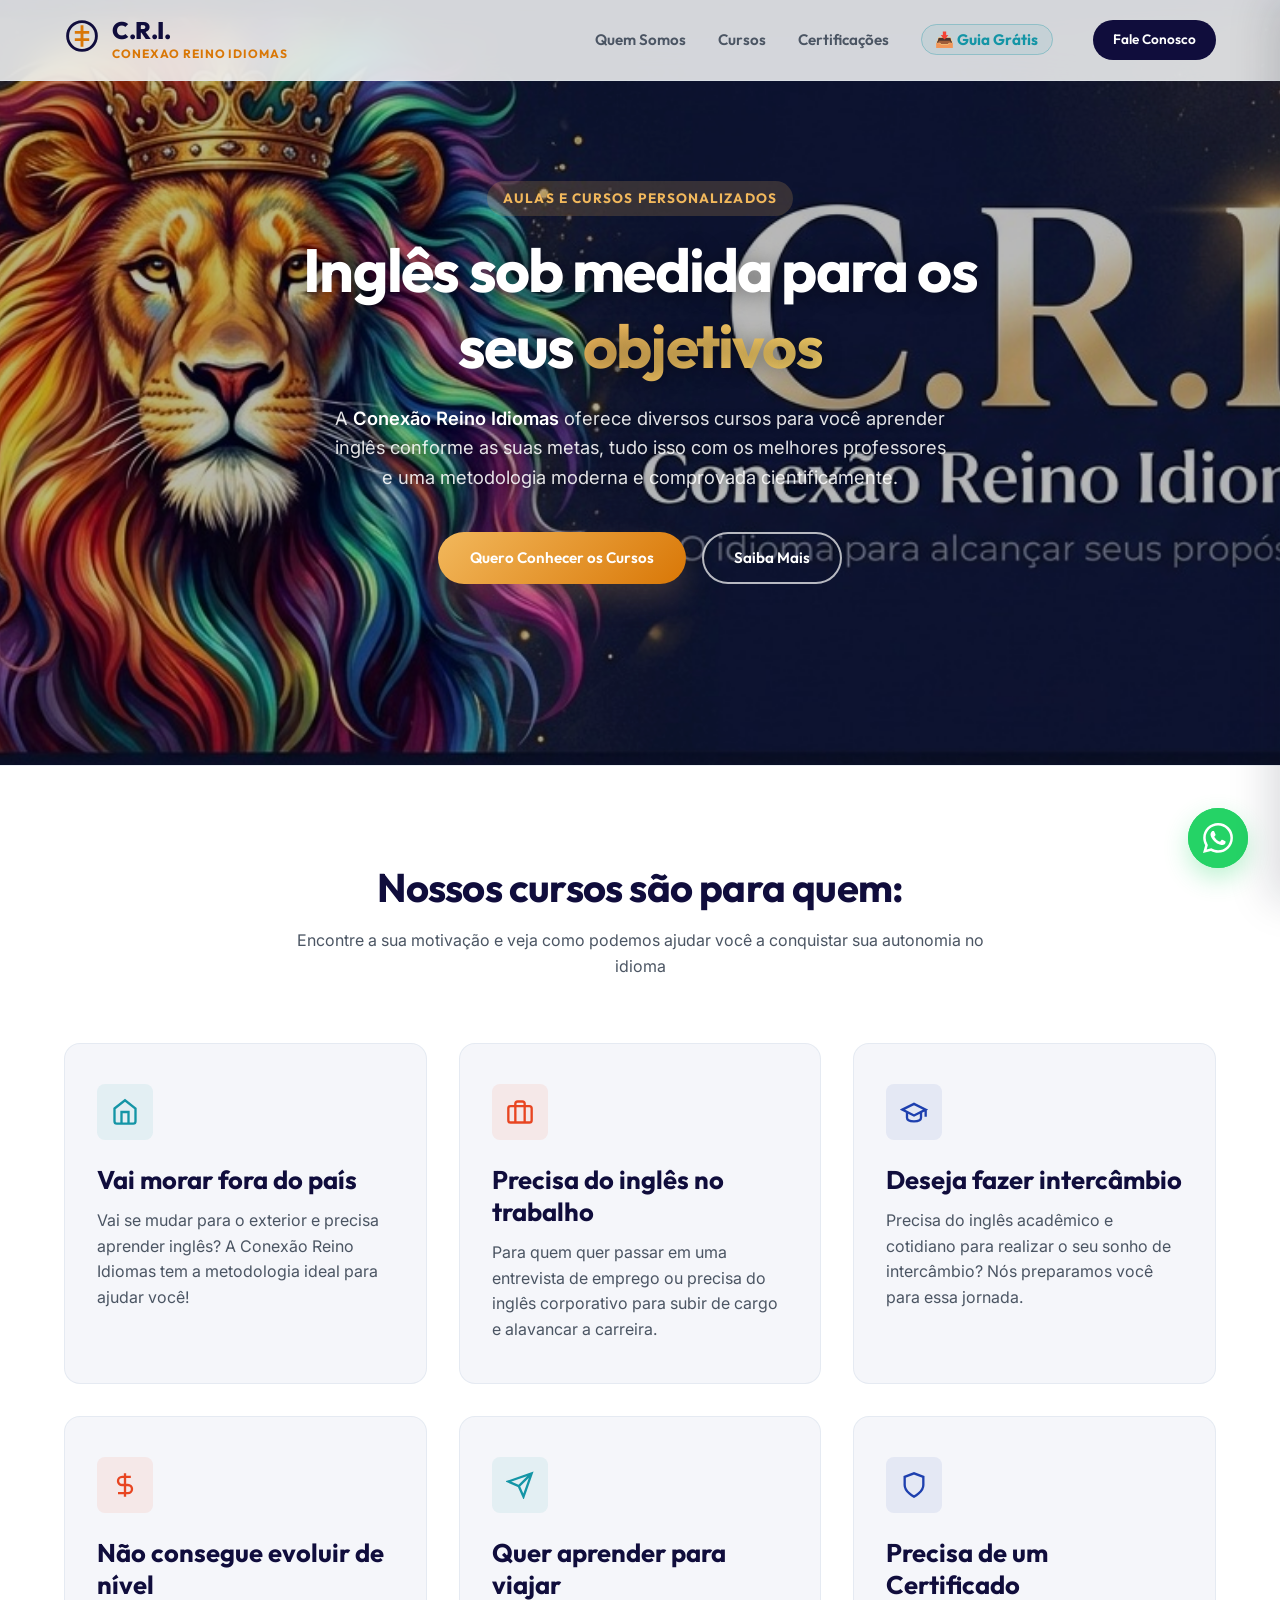
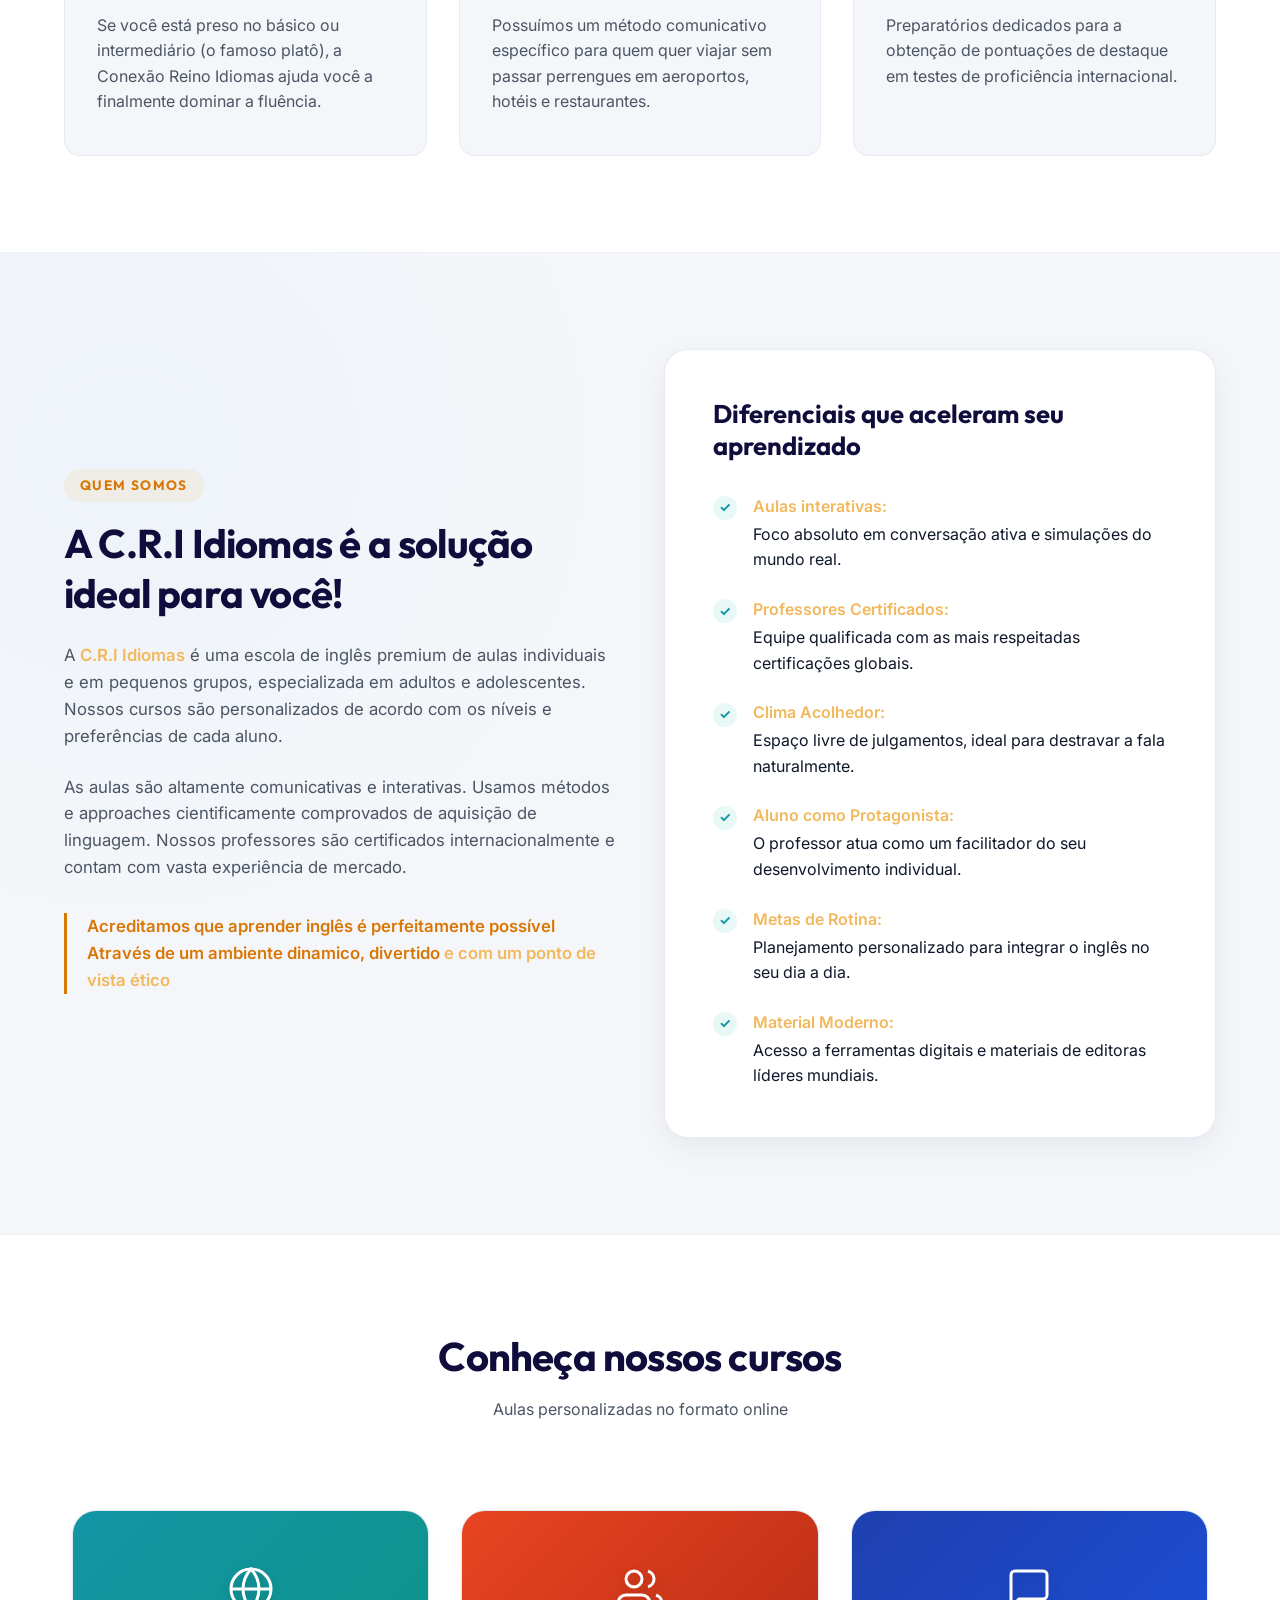
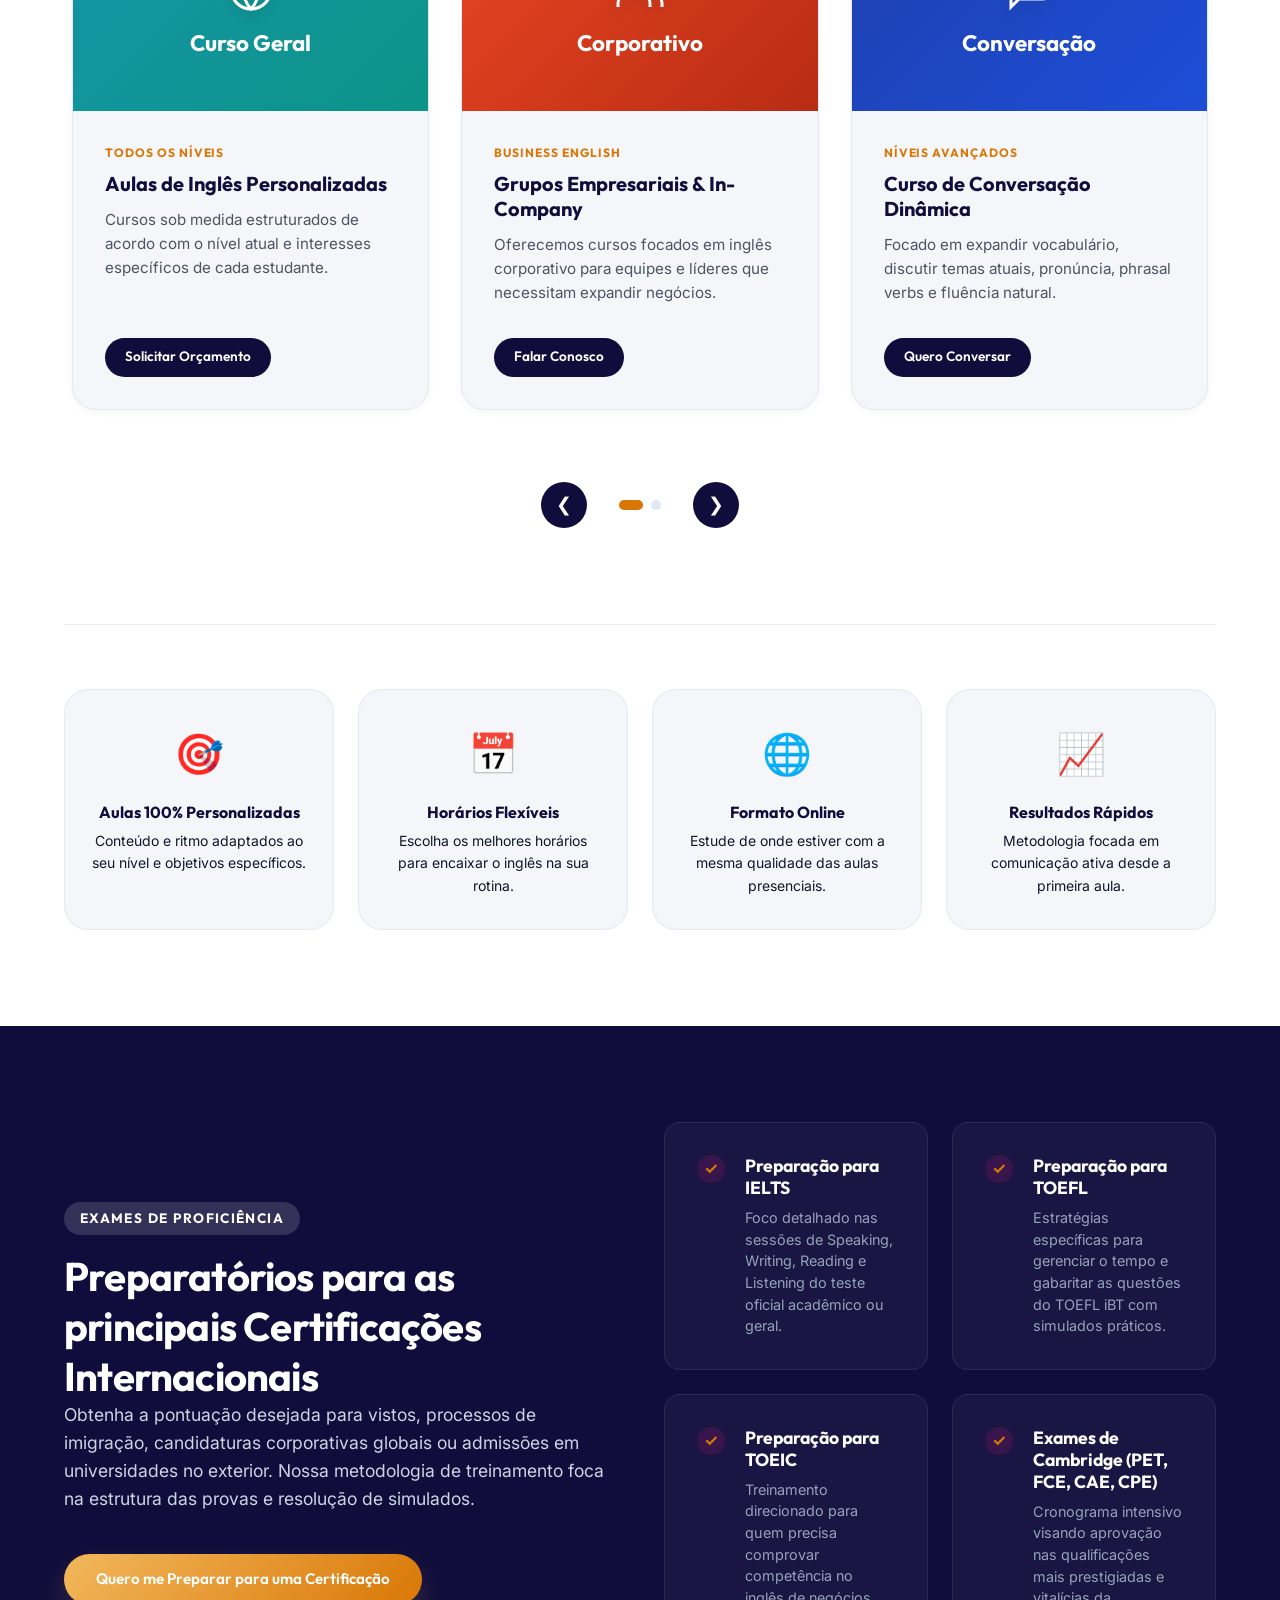
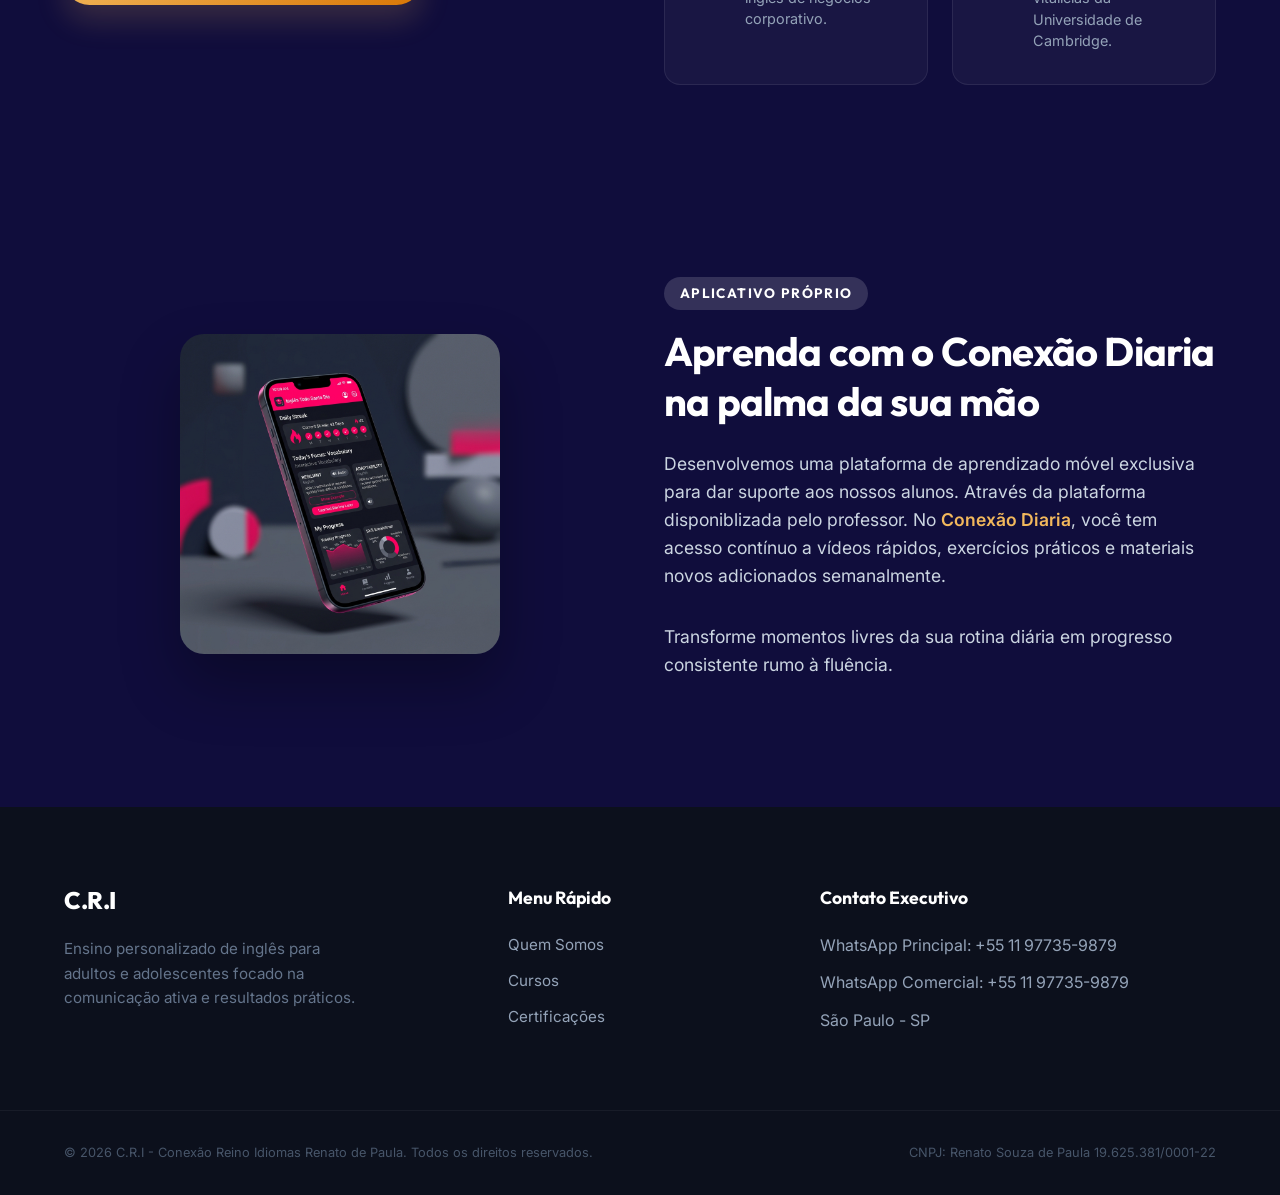
==== index.html @ f8cdabbc "Merge branch 'main' of https://github.com/DeerOverkill/reinodoingles" ====
<!DOCTYPE html>
<html lang="pt-BR">

<head>
    <meta charset="UTF-8">
    <meta name="viewport" content="width=device-width, initial-scale=1.0">
    <meta name="description" content="A Conexão Reino do Idiomas oferece aulas e cursos de inglês online. Metodologia moderna para adultos e adolescentes.">
    <title>C.R.i - Aulas e Cursos de Inglês | Conexão Reino do Idiomas|Renato De Souza Paula </title>

    <!-- Google Fonts -->
    <link rel="preconnect" href="https://fonts.googleapis.com">
    <link rel="preconnect" href="https://fonts.gstatic.com" crossorigin>
    <link
        href="https://fonts.googleapis.com/css2?family=Inter:wght@300;400;500;600;700&family=Outfit:wght@400;500;600;700;800&display=swap"
        rel="stylesheet">

    <!-- Preload LCP Hero Image -->
    <link rel="preload" as="image" href="assets/cri_hero_banner.png">

    <!-- Custom CSS -->
    <link rel="stylesheet" href="styles.css">
</head>

<body>

    <!-- Floating WhatsApp Toggle Button -->
    <a href="Olá, vim do site e gostaria de agendar o meu teste de nivelamento!" 
       class="whatsapp-float" target="_blank" rel="noopener noreferrer" aria-label="Fale conosco no WhatsApp">
        <svg viewBox="0 0 24 24" width="30" height="30" fill="currentColor">
            <path
                d="M17.472 14.382c-.297-.149-1.758-.867-2.03-.967-.273-.099-.471-.148-.67.15-.197.297-.767.966-.94 1.164-.173.199-.347.223-.644.075-.297-.15-1.255-.463-2.39-1.475-.883-.788-1.48-1.761-1.653-2.059-.173-.297-.018-.458.13-.606.134-.133.298-.347.446-.52.149-.174.198-.298.298-.497.099-.198.05-.371-.025-.52-.075-.149-.669-1.612-.916-2.207-.242-.579-.487-.5-.669-.51-.173-.008-.371-.01-.57-.01-.198 0-.52.074-.792.372-.272.297-1.04 1.016-1.04 2.479 0 1.462 1.065 2.875 1.213 3.074.149.198 2.096 3.2 5.077 4.487.709.306 1.262.489 1.694.625.712.227 1.36.195 1.871.118.571-.085 1.758-.719 2.006-1.413.248-.694.248-1.289.173-1.413-.074-.124-.272-.198-.57-.347m-5.421 7.403h-.004a9.87 9.87 0 01-5.031-1.378l-.361-.214-3.741.982.998-3.648-.235-.374a9.86 9.86 0 01-1.51-5.26c.001-5.45 4.436-9.884 9.888-9.884 2.64 0 5.122 1.03 6.988 2.898a9.825 9.825 0 012.893 6.994c-.003 5.45-4.437 9.884-9.885 9.884m8.413-18.297A11.815 11.815 0 0012.05 0C5.495 0 .16 5.335.157 11.892c0 2.096.547 4.142 1.588 5.945L0 24l6.335-1.662c1.746.953 3.71 1.458 5.704 1.459h.005c6.554 0 11.89-5.335 11.893-11.893a11.821 11.821 0 00-3.48-8.413z" />
        </svg>
        <span class="pulse-ring"></span>
    </a>

    <!-- Header / Navbar -->
    <header class="main-header">
        <div class="header-container">
            <a href="#" class="logo" aria-label="Conexão Reino do Inglês Renato De Souza Paula Home">
                <span class="logo-svg">
                    <svg viewBox="0 0 100 100" width="36" height="36" fill="none" stroke="currentColor"
                        stroke-width="8">
                        <circle cx="50" cy="50" r="40" stroke="var(--color-primary)"></circle>
                        <path d="M30 40h40M30 60h40M50 20v60" stroke="var(--color-accent)"></path>
                    </svg>
                </span>
                <div class="logo-text">
                    <span class="logo-brand">C.R.I.</span>
                    <span class="logo-sub">Conexao Reino Idiomas</span>
                </div>
            </a>

            <!-- Desktop Navigation -->
            <nav class="desktop-nav">
                <ul class="nav-links">
                    <li><a href="#quemsomos">Quem Somos</a></li>
                    <li><a href="#cursos">Cursos</a></li>

                    <li><a href="#certificacao">Certificações</a></li>
                    <li><a href="guia-gratis.html" class="nav-free-guide">📥 Guia Grátis</a></li>
                </ul>
                <a href="https://api.whatsapp.com/send?phone=5511994864286&text=Olá! Vim do site e gostaria de mais informações."
                    class="btn btn-primary btn-sm" target="_blank" rel="noopener noreferrer">Fale Conosco</a>
            </nav>

            <!-- Burger Menu Trigger -->
            <button class="burger-menu" aria-label="Abrir Menu" aria-expanded="false">
                <span></span>
                <span></span>
                <span></span>
            </button>
        </div>
    </header>

    <!-- Mobile Navigation Drawer -->
    <div class="mobile-drawer" id="mobileDrawer">
        <div class="drawer-header">
            <div class="logo">
                <span class="logo-brand">C.R.I.</span>
            </div>
            <button class="drawer-close" aria-label="Fechar Menu">&times;</button>
        </div>
        <nav class="mobile-nav">
            <ul>
                <li><a href="#quemsomos">Quem Somos</a></li>
                <li><a href="#cursos">Cursos</a></li>

                <li><a href="#certificacao">Certificações</a></li>
                <li><a href="guia-gratis.html">📥 Guia Grátis</a></li>
            </ul>
            <div class="drawer-footer">
                <a href="https://api.whatsapp.com/send?phone=5511994864286&text=Olá! Vim do site e gostaria de mais informações."
                    class="btn btn-primary w-full" target="_blank" rel="noopener noreferrer">Fale Conosco</a>
            </div>
        </nav>
    </div>
    <div class="drawer-overlay" id="drawerOverlay"></div>

    <!-- Main Layout Container -->
    <main>

        <!-- Hero Section -->
        <section class="hero-section hero-banner-section" id="hero">
            <div class="hero-banner-bg">
                <img src="assets/cri_hero_banner.png" alt="C.R.I - Conexão Reino Idiomas" class="hero-banner-img">
                <div class="hero-banner-overlay"></div>
            </div>
            <div class="container hero-banner-content scroll-reveal">
                <span class="hero-tag">Aulas e Cursos Personalizados</span>
                <h1>Inglês sob medida para os seus <span>objetivos</span></h1>
                <p>A <strong>Conexão Reino Idiomas</strong> oferece diversos cursos para você aprender inglês conforme
                    as suas metas, tudo isso com os melhores professores e uma metodologia moderna e comprovada
                    cientificamente.</p>
                <div class="hero-actions">
                    <a href="#cursos" class="btn btn-accent">Quero Conhecer os Cursos</a>
                    <a href="#quemsomos" class="btn btn-outline">Saiba Mais</a>
                </div>
            </div>
        </section>

        <!-- "Para quem é" (Target Audience) Section -->
        <section class="audience-section" id="para-quem">
            <div class="container">
                <div class="section-title text-center scroll-reveal">
                    <h2>Nossos cursos são para quem:</h2>
                    <p>Encontre a sua motivação e veja como podemos ajudar você a conquistar sua autonomia no idioma</p>
                </div>

                <div class="audience-grid">
                    <!-- Card 1 -->
                    <div class="audience-card scroll-reveal">
                        <div class="card-icon icon-cyan">
                            <svg viewBox="0 0 24 24" width="28" height="28" fill="none" stroke="currentColor"
                                stroke-width="2">
                                <path d="M3 9l9-7 9 7v11a2 2 0 01-2 2H5a2 2 0 01-2-2z" />
                                <polyline points="9 22 9 12 15 12 15 22" />
                            </svg>
                        </div>
                        <h3>Vai morar fora do país</h3>
                        <p>Vai se mudar para o exterior e precisa aprender inglês? A Conexão Reino Idiomas tem a metodologia ideal para ajudar você!</p>
                    </div>

                    <!-- Card 2 -->
                    <div class="audience-card scroll-reveal">
                        <div class="card-icon icon-orange">
                            <svg viewBox="0 0 24 24" width="28" height="28" fill="none" stroke="currentColor"
                                stroke-width="2">
                                <rect x="2" y="7" width="20" height="14" rx="2" ry="2" />
                                <path d="M16 21V5a2 2 0 00-2-2h-4a2 2 0 00-2 2v16" />
                            </svg>
                        </div>
                        <h3>Precisa do inglês no trabalho</h3>
                        <p>Para quem quer passar em uma entrevista de emprego ou precisa do inglês corporativo para
                            subir de cargo e alavancar a carreira.</p>
                    </div>

                    <!-- Card 3 -->
                    <div class="audience-card scroll-reveal">
                        <div class="card-icon icon-navy">
                            <svg viewBox="0 0 24 24" width="28" height="28" fill="none" stroke="currentColor"
                                stroke-width="2">
                                <path d="M22 10v6M2 10l10-5 10 5-10 5z" />
                                <path d="M6 12v5c0 2 2.5 3 6 3s6-1 6-3v-5" />
                            </svg>
                        </div>
                        <h3>Deseja fazer intercâmbio</h3>
                        <p>Precisa do inglês acadêmico e cotidiano para realizar o seu sonho de intercâmbio? Nós
                            preparamos você para essa jornada.</p>
                    </div>

                    <!-- Card 4 -->
                    <div class="audience-card scroll-reveal">
                        <div class="card-icon icon-orange">
                            <svg viewBox="0 0 24 24" width="28" height="28" fill="none" stroke="currentColor"
                                stroke-width="2">
                                <path d="M12 2v20M17 5H9.5a3.5 3.5 0 000 7h5a3.5 3.5 0 010 7H6" />
                            </svg>
                        </div>
                        <h3>Não consegue evoluir de nível</h3>
                        <p>Se você está preso no básico ou intermediário (o famoso platô), a Conexão Reino Idiomas ajuda você a finalmente dominar a fluência.</p>
                    </div>

                    <!-- Card 5 -->
                    <div class="audience-card scroll-reveal">
                        <div class="card-icon icon-cyan">
                            <svg viewBox="0 0 24 24" width="28" height="28" fill="none" stroke="currentColor"
                                stroke-width="2">
                                <path d="M22 2L11 13M22 2l-7 20-4-9-9-4z" />
                            </svg>
                        </div>
                        <h3>Quer aprender para viajar</h3>
                        <p>Possuímos um método comunicativo específico para quem quer viajar sem passar perrengues em
                            aeroportos, hotéis e restaurantes.</p>
                    </div>

                    <!-- Card 6 -->
                    <div class="audience-card scroll-reveal">
                        <div class="card-icon icon-navy">
                            <svg viewBox="0 0 24 24" width="28" height="28" fill="none" stroke="currentColor"
                                stroke-width="2">
                                <path d="M12 22s8-4 8-10V5l-8-3-8 3v7c0 6 8 10 8 10z" />
                            </svg>
                        </div>
                        <h3>Precisa de um Certificado</h3>
                        <p>Preparatórios dedicados para a obtenção de pontuações de destaque em testes de proficiência
                            internacional.</p>
                    </div>
                </div>
            </div>
        </section>

        <!-- "Quem Somos" (About Us) Section -->
        <section class="about-section" id="quemsomos">
            <div class="container grid-2">
                <div class="about-content scroll-reveal">
                    <span class="section-tag">Quem Somos</span>
                    <h2>A C.R.I Idiomas é a solução ideal para você!</h2>
                    <p>A <strong>C.R.I Idiomas</strong> é uma escola de inglês premium de aulas individuais e em
                        pequenos grupos, especializada em adultos e adolescentes. Nossos cursos são personalizados de
                        acordo com os níveis e preferências de cada aluno.</p>
                    <p>As aulas são altamente comunicativas e interativas. Usamos métodos e approaches cientificamente
                        comprovados de aquisição de linguagem. Nossos professores são certificados internacionalmente e
                        contam com vasta experiência de mercado.</p>
                    <p class="highlight-text">Acreditamos que aprender inglês é perfeitamente possível Através de um
                        ambiente dinamico, divertido <strong>e com um ponto de vista ético</strong></p>
                </div>

                <div class="about-highlights scroll-reveal">
                    <h3>Diferenciais que aceleram seu aprendizado</h3>
                    <ul class="highlight-list">
                        <li>
                            <span class="bullet-icon">✓</span>
                            <div>
                                <strong>Aulas interativas:</strong> Foco absoluto em conversação ativa e simulações do
                                mundo real.
                            </div>
                        </li>
                        <li>
                            <span class="bullet-icon">✓</span>
                            <div>
                                <strong>Professores Certificados:</strong> Equipe qualificada com as mais respeitadas
                                certificações globais.
                            </div>
                        </li>
                        <li>
                            <span class="bullet-icon">✓</span>
                            <div>
                                <strong>Clima Acolhedor:</strong> Espaço livre de julgamentos, ideal para destravar a
                                fala naturalmente.
                            </div>
                        </li>
                        <li>
                            <span class="bullet-icon">✓</span>
                            <div>
                                <strong>Aluno como Protagonista:</strong> O professor atua como um facilitador do seu
                                desenvolvimento individual.
                            </div>
                        </li>
                        <li>
                            <span class="bullet-icon">✓</span>
                            <div>
                                <strong>Metas de Rotina:</strong> Planejamento personalizado para integrar o inglês no
                                seu dia a dia.
                            </div>
                        </li>
                        <li>
                            <span class="bullet-icon">✓</span>
                            <div>
                                <strong>Material Moderno:</strong> Acesso a ferramentas digitais e materiais de editoras
                                líderes mundiais.
                            </div>
                        </li>
                    </ul>
                </div>
            </div>
        </section>

        <!-- "Cursos" (Courses) Section -->
        <section class="courses-section" id="cursos">
            <div class="container">
                <div class="section-title text-center scroll-reveal">
                    <h2>Conheça nossos cursos</h2>
                    <p>Aulas personalizadas no formato online</p>
                </div>

                <!-- Custom Slider / Carousel -->
                <div class="slider-wrapper scroll-reveal">
                    <div class="slider-container" id="courseSlider">

                        <!-- Slide 1 -->
                        <div class="slide-card">
                            <div class="slide-image-placeholder color-teal">
                                <svg viewBox="0 0 24 24" width="48" height="48" fill="none" stroke="currentColor"
                                    stroke-width="1.5">
                                    <path
                                        d="M12 22c5.523 0 10-4.477 10-10S17.523 2 12 2 2 6.477 2 12s4.477 10 10 10z" />
                                    <path
                                        d="M2 12h20M12 2a15.3 15.3 0 014 10 15.3 15.3 0 01-4 10 15.3 15.3 0 01-4-10 15.3 15.3 0 014-10z" />
                                </svg>
                                <h3>Curso Geral</h3>
                            </div>
                            <div class="slide-content">
                                <span class="slide-tag">Todos os Níveis</span>
                                <h4>Aulas de Inglês Personalizadas</h4>
                                <p>Cursos sob medida estruturados de acordo com o nível atual e interesses específicos
                                    de cada estudante.</p>
                                <a href="https://api.whatsapp.com/send?phone=5511989647999&text=Olá! Estou interessado em fazer um curso de inglês personalizado."
                                    class="btn btn-primary btn-sm" target="_blank" rel="noopener noreferrer">Solicitar
                                    Orçamento</a>
                            </div>
                        </div>

                        <!-- Slide 2 -->
                        <div class="slide-card">
                            <div class="slide-image-placeholder color-orange">
                                <svg viewBox="0 0 24 24" width="48" height="48" fill="none" stroke="currentColor"
                                    stroke-width="1.5">
                                    <path d="M17 21v-2a4 4 0 00-4-4H5a4 4 0 00-4 4v2" />
                                    <circle cx="9" cy="7" r="4" />
                                    <path d="M23 21v-2a4 4 0 00-3-3.87M16 3.13a4 4 0 010 7.75" />
                                </svg>
                                <h3>Corporativo</h3>
                            </div>
                            <div class="slide-content">
                                <span class="slide-tag">Business English</span>
                                <h4>Grupos Empresariais & In-Company</h4>
                                <p>Oferecemos cursos focados em inglês corporativo para equipes e líderes que necessitam
                                    expandir negócios.</p>
                                <a href="https://api.whatsapp.com/send?phone=5511989647999&text=Olá! Estou interessado no curso de inglês para grupos empresariais."
                                    class="btn btn-primary btn-sm" target="_blank" rel="noopener noreferrer">Falar
                                    Conosco</a>
                            </div>
                        </div>

                        <!-- Slide 3 -->
                        <div class="slide-card">
                            <div class="slide-image-placeholder color-navy">
                                <svg viewBox="0 0 24 24" width="48" height="48" fill="none" stroke="currentColor"
                                    stroke-width="1.5">
                                    <path d="M21 15a2 2 0 0 1-2 2H7l-4 4V5a2 2 0 0 1 2-2h14a2 2 0 0 1 2 2z" />
                                </svg>
                                <h3>Conversação</h3>
                            </div>
                            <div class="slide-content">
                                <span class="slide-tag">Níveis Avançados</span>
                                <h4>Curso de Conversação Dinâmica</h4>
                                <p>Focado em expandir vocabulário, discutir temas atuais, pronúncia, phrasal verbs e
                                    fluência natural.</p>
                                <a href="https://api.whatsapp.com/send?phone=5511989647999&text=Olá! Estou interessado no curso de conversação avançada."
                                    class="btn btn-primary btn-sm" target="_blank" rel="noopener noreferrer">Quero
                                    Conversar</a>
                            </div>
                        </div>

                        <!-- Slide 4 -->
                        <div class="slide-card">
                            <div class="slide-image-placeholder color-gold">
                                <svg viewBox="0 0 24 24" width="48" height="48" fill="none" stroke="currentColor"
                                    stroke-width="1.5">
                                    <path
                                        d="M20.84 4.61a5.5 5.5 0 0 0-7.78 0L12 5.67l-1.06-1.06a5.5 5.5 0 0 0-7.78 7.78l1.06 1.06L12 21.23l7.78-7.78 1.06-1.06a5.5 5.5 0 0 0 0-7.78z" />
                                </svg>
                                <h3>Português</h3>
                            </div>
                            <div class="slide-content">
                                <span class="slide-tag">Estrangeiros</span>
                                <h4>Português para Estrangeiros</h4>
                                <p>Aulas completas de cultura, gramática e conversação prática em português para
                                    profissionais estrangeiros.</p>
                                <a href="https://api.whatsapp.com/send?phone=5511989647999&text=Olá! Estou interessado no curso de português para estrangeiros."
                                    class="btn btn-primary btn-sm" target="_blank" rel="noopener noreferrer">Learn
                                    Portuguese</a>
                            </div>
                        </div>

                    </div>

                    <!-- Slider Controls -->
                    <div class="slider-controls">
                        <button class="slider-arrow prev" id="sliderPrev" aria-label="Slide anterior">&#10094;</button>
                        <div class="slider-dots" id="sliderDots"></div>
                        <button class="slider-arrow next" id="sliderNext" aria-label="Próximo slide">&#10095;</button>
                    </div>
                </div>

                <!-- Vantagens Sub-section -->
                <div class="courses-perks scroll-reveal">
                    <div class="perks-grid">
                        <div class="perk-item">
                            <div class="perk-icon">🎯</div>
                            <h4>Aulas 100% Personalizadas</h4>
                            <p>Conteúdo e ritmo adaptados ao seu nível e objetivos específicos.</p>
                        </div>
                        <div class="perk-item">
                            <div class="perk-icon">📅</div>
                            <h4>Horários Flexíveis</h4>
                            <p>Escolha os melhores horários para encaixar o inglês na sua rotina.</p>
                        </div>
                        <div class="perk-item">
                            <div class="perk-icon">🌐</div>
                            <h4>Formato Online</h4>
                            <p>Estude de onde estiver com a mesma qualidade das aulas presenciais.</p>
                        </div>
                        <div class="perk-item">
                            <div class="perk-icon">📈</div>
                            <h4>Resultados Rápidos</h4>
                            <p>Metodologia focada em comunicação ativa desde a primeira aula.</p>
                        </div>
                    </div>
                </div>

            </div>
        </section>

        <!-- "Certificações" (Prep Courses) Section -->
        <section class="certifications-section" id="certificacao">
            <div class="container">
                <div class="certifications-card-wrapper grid-2">
                    <div class="certifications-text scroll-reveal">
                        <span class="section-tag tag-light">Exames de Proficiência</span>
                        <h2>Preparatórios para as principais Certificações Internacionais</h2>
                        <p>Obtenha a pontuação desejada para vistos, processos de imigração, candidaturas corporativas
                            globais ou admissões em universidades no exterior. Nossa metodologia de treinamento foca na
                            estrutura das provas e resolução de simulados.</p>
                        <a href="https://api.whatsapp.com/send?phone=5511999928310&text=Olá! Gostaria de me preparar para um certificado internacional."
                            class="btn btn-accent" target="_blank" rel="noopener noreferrer">Quero me Preparar para uma
                            Certificação</a>
                    </div>

                    <div class="certifications-grid scroll-reveal">
                        <div class="cert-item">
                            <div class="cert-check">✓</div>
                            <div>
                                <h4>Preparação para IELTS</h4>
                                <p>Foco detalhado nas sessões de Speaking, Writing, Reading e Listening do teste oficial
                                    acadêmico ou geral.</p>
                            </div>
                        </div>
                        <div class="cert-item">
                            <div class="cert-check">✓</div>
                            <div>
                                <h4>Preparação para TOEFL</h4>
                                <p>Estratégias específicas para gerenciar o tempo e gabaritar as questões do TOEFL iBT
                                    com simulados práticos.</p>
                            </div>
                        </div>
                        <div class="cert-item">
                            <div class="cert-check">✓</div>
                            <div>
                                <h4>Preparação para TOEIC</h4>
                                <p>Treinamento direcionado para quem precisa comprovar competência no inglês de negócios
                                    corporativo.</p>
                            </div>
                        </div>
                        <div class="cert-item">
                            <div class="cert-check">✓</div>
                            <div>
                                <h4>Exames de Cambridge (PET, FCE, CAE, CPE)</h4>
                                <p>Cronograma intensivo visando aprovação nas qualificações mais prestigiadas e
                                    vitalícias da Universidade de Cambridge.</p>
                            </div>
                        </div>
                    </div>
                </div>
            </div>
        </section>


        <!-- App Section -->
        <section class="app-section" id="app">
            <div class="container grid-2">
                <div class="app-image scroll-reveal">
                    <img src="assets/app_mockup.png" alt="Aplicativo Inglês Notion rodando em um smartphone moderno"
                        class="app-mockup-img" loading="lazy">
                </div>

                <div class="app-content scroll-reveal">
                    <span class="section-tag tag-light">Aplicativo Próprio</span>
                    <h2>Aprenda com o Conexão Diaria na palma da sua mão</h2>
                    <p>Desenvolvemos uma plataforma de aprendizado móvel exclusiva para dar suporte aos nossos alunos. Através da plataforma disponiblizada pelo professor. No <strong>Conexão Diaria</strong>, você tem acesso contínuo a vídeos rápidos, exercícios práticos e materiais novos adicionados semanalmente.</p>
                    <p>Transforme momentos livres da sua rotina diária em progresso consistente rumo à fluência.</p>
                    

                            </span>
                        </a>
                    </div>
                </div>
            </div>
        </section>

    </main>

    <!-- Footer -->
    <footer class="main-footer">
        <div class="container footer-grid">
            <div class="footer-brand">
                <div class="logo">
                    <span class="logo-brand">C.R.I</span>
                </div>
                <p>Ensino personalizado de inglês para adultos e adolescentes focado na comunicação ativa e resultados
                    práticos.</p>
            </div>

            <div class="footer-links">
                <h4>Menu Rápido</h4>
                <ul>
                    <li><a href="#quemsomos">Quem Somos</a></li>
                    <li><a href="#cursos">Cursos</a></li>
                    <li><a href="#certificacao">Certificações</a></li>
                </ul>
            </div>

            <div class="footer-contact">
                <h4>Contato Executivo</h4>
                <p>WhatsApp Principal: +55 11 97735-9879</p>
                <p>WhatsApp Comercial: +55 11 97735-9879</p>
                <p>São Paulo - SP</p>
            </div>
        </div>

        <div class="footer-bottom">
            <div class="container footer-bottom-flex">
                <p>&copy; 2026 C.R.I - Conexão Reino Idiomas Renato de Paula. Todos os direitos reservados.</p>
                <p>CNPJ: Renato Souza de Paula 19.625.381/0001-22</p>
            </div>
        </div>
    </footer>

    <!-- Custom JavaScript -->
    <script src="script.js" defer></script>
</body>

</html>
---- styles.css ----
/* ==========================================================================
   ESDD - Design System & Custom Stylesheet
   ========================================================================== */

/* Design Tokens & Variables */
:root {
    /* Colors */
    --color-primary: #100d3c;
    /* Deep midnight navy */
    --color-primary-light: #1b145c;
    /* Lighter indigo navy */
    --color-secondary: #f2b85c;
    /* Honey gold */
    --color-accent: #d97706;
    /* Warm amber gold */
    --color-accent-hover: #b45309;
    /* Darker amber gold */
    --color-bg-light: #f5f6fa;
    /* Soft navy-tinted off-white */
    --color-card-bg: #ffffff;

    /* Text Colors */
    --text-main: #0f172a;
    /* Near black */
    --text-muted: #4b5563;
    /* Cool grey */
    --text-light: #f8fafc;
    /* Off-white */

    /* Semantic Colors (inspired by the C.R.E.I.A lion mane) */
    --color-teal: #1495a6;
    /* Lion mane teal */
    --color-navy: #1e40af;
    /* Lion mane blue */
    --color-gold: #f59e0b;
    /* Lion mane gold */
    --color-orange: #e84521;
    /* Lion mane red-orange */

    /* Fonts */
    --font-heading: 'Outfit', sans-serif;
    --font-body: 'Inter', sans-serif;

    /* Transitions & Shadows */
    --transition-smooth: all 0.4s cubic-bezier(0.16, 1, 0.3, 1);
    --shadow-sm: 0 2px 8px rgba(15, 23, 42, 0.04);
    --shadow-md: 0 10px 30px rgba(15, 23, 42, 0.06);
    --shadow-lg: 0 20px 40px rgba(15, 23, 42, 0.1);
    --shadow-glow: 0 15px 30px rgba(242, 184, 92, 0.18);

    /* Borders & Radius */
    --radius-sm: 8px;
    --radius-md: 16px;
    --radius-lg: 24px;
    --radius-full: 9999px;
    --border-subtle: 1px solid rgba(226, 232, 240, 0.8);
}

/* Base Styles & Resets */
*,
*::before,
*::after {
    box-sizing: border-box;
    margin: 0;
    padding: 0;
}

html {
    scroll-behavior: smooth;
    font-size: 16px;
}

body {
    font-family: var(--font-body);
    background-color: var(--color-bg-light);
    color: var(--text-main);
    line-height: 1.6;
    overflow-x: hidden;
    -webkit-font-smoothing: antialiased;
}

/* Typography Utility */
h1,
h2,
h3,
h4 {
    font-family: var(--font-heading);
    color: var(--color-primary);
    font-weight: 700;
    line-height: 1.25;
}

h1 {
    font-size: clamp(2.2rem, 5vw, 3.8rem);
    letter-spacing: -0.03em;
}

h2 {
    font-size: clamp(1.8rem, 4vw, 2.5rem);
    letter-spacing: -0.02em;
}

h3 {
    font-size: clamp(1.3rem, 2.5vw, 1.6rem);
}

h4 {
    font-size: 1.2rem;
}

p {
    font-size: 1rem;
    color: var(--text-muted);
}

strong {
    font-weight: 600;
    color: var(--color-secondary);
}

a {
    text-decoration: none;
    color: inherit;
    transition: var(--transition-smooth);
}

/* Layout Containers */
.container {
    width: 100%;
    max-width: 1200px;
    margin-left: auto;
    margin-right: auto;
    padding-left: 1.5rem;
    padding-right: 1.5rem;
}

.grid-2 {
    display: grid;
    grid-template-columns: 1fr;
    gap: 3rem;
    align-items: center;
}

@media (min-width: 768px) {
    .grid-2 {
        grid-template-columns: 1fr 1fr;
    }
}

.text-center {
    text-align: center;
}

.w-full {
    width: 100%;
}

/* Sections Base */
section {
    padding: 6rem 0;
    position: relative;
}

.section-tag {
    display: inline-block;
    font-family: var(--font-heading);
    font-size: 0.85rem;
    font-weight: 700;
    text-transform: uppercase;
    letter-spacing: 0.1em;
    color: var(--color-accent);
    margin-bottom: 1rem;
    background-color: rgba(242, 184, 92, 0.12);
    padding: 0.35rem 1rem;
    border-radius: var(--radius-full);
}

.section-tag.tag-light {
    color: #ffffff;
    background-color: rgba(255, 255, 255, 0.15);
}

.section-title {
    max-width: 700px;
    margin: 0 auto 4rem auto;
}

.section-title h2 {
    margin-bottom: 1rem;
}

/* Buttons */
.btn {
    display: inline-flex;
    align-items: center;
    justify-content: center;
    font-family: var(--font-heading);
    font-weight: 600;
    padding: 0.85rem 2rem;
    border-radius: var(--radius-full);
    border: none;
    cursor: pointer;
    transition: var(--transition-smooth);
    font-size: 0.95rem;
}

.btn-sm {
    padding: 0.55rem 1.25rem;
    font-size: 0.85rem;
}

.btn-primary {
    background-color: var(--color-primary);
    color: #ffffff;
}

.btn-primary:hover {
    background-color: var(--color-primary-light);
    transform: translateY(-2px);
    box-shadow: var(--shadow-md);
}

.btn-accent {
    background: linear-gradient(135deg, var(--color-secondary) 0%, var(--color-accent) 100%);
    color: #ffffff;
    box-shadow: var(--shadow-glow);
}

.btn-accent:hover {
    background: linear-gradient(135deg, var(--color-accent) 0%, var(--color-accent-hover) 100%);
    transform: translateY(-2px);
    box-shadow: 0 18px 36px rgba(242, 184, 92, 0.3);
}

.btn-outline {
    background-color: transparent;
    color: var(--color-primary);
    border: 2px stroke var(--color-primary);
    box-shadow: inset 0 0 0 2px var(--color-primary);
}

.btn-outline:hover {
    background-color: var(--color-primary);
    color: #ffffff;
    transform: translateY(-2px);
}

/* Main Header & Navigation */
.main-header {
    position: fixed;
    top: 0;
    left: 0;
    width: 100%;
    z-index: 1000;
    background-color: rgba(248, 250, 250, 0.85);
    backdrop-filter: blur(16px);
    -webkit-backdrop-filter: blur(16px);
    border-bottom: 1px solid rgba(226, 232, 240, 0.4);
    transition: var(--transition-smooth);
}

.main-header.scrolled {
    background-color: rgba(255, 255, 255, 0.92);
    border-bottom: 1px solid rgba(226, 232, 240, 0.8);
    box-shadow: var(--shadow-sm);
}

.header-container {
    display: flex;
    align-items: center;
    justify-content: space-between;
    height: 80px;
    max-width: 1200px;
    margin: 0 auto;
    padding: 0 1.5rem;
}

.logo {
    display: flex;
    align-items: center;
    gap: 0.75rem;
}

.logo-text {
    display: flex;
    flex-direction: column;
}

.logo-brand {
    font-family: var(--font-heading);
    font-size: 1.5rem;
    font-weight: 800;
    color: var(--color-primary);
    letter-spacing: -0.02em;
    line-height: 1.1;
}

.logo-sub {
    font-size: 0.75rem;
    text-transform: uppercase;
    letter-spacing: 0.08em;
    color: var(--color-accent);
    font-weight: 700;
    font-family: var(--font-heading);
}

/* Navigation Links */
.desktop-nav {
    display: none;
    align-items: center;
    gap: 2.5rem;
}

.nav-links {
    display: flex;
    list-style: none;
    gap: 2rem;
}

.nav-links a {
    font-family: var(--font-heading);
    font-weight: 600;
    font-size: 0.95rem;
    color: var(--text-muted);
    position: relative;
    padding: 0.25rem 0;
}

.nav-links a:hover,
.nav-links a.active {
    color: var(--color-primary);
}

.nav-links a::after {
    content: '';
    position: absolute;
    bottom: -4px;
    left: 0;
    width: 0;
    height: 2px;
    background-color: var(--color-accent);
    transition: var(--transition-smooth);
}

.nav-links a:hover::after,
.nav-links a.active::after {
    width: 100%;
}

.nav-external {
    display: inline-flex;
    align-items: center;
    gap: 0.35rem;
}

@media (min-width: 992px) {
    .desktop-nav {
        display: flex;
    }
}

/* Burger Menu Toggle */
.burger-menu {
    display: block;
    background: none;
    border: none;
    cursor: pointer;
    width: 30px;
    height: 20px;
    position: relative;
    z-index: 1100;
}

.burger-menu span {
    display: block;
    width: 100%;
    height: 2px;
    background-color: var(--color-primary);
    position: absolute;
    left: 0;
    transition: var(--transition-smooth);
}

.burger-menu span:nth-child(1) {
    top: 0;
}

.burger-menu span:nth-child(2) {
    top: 9px;
}

.burger-menu span:nth-child(3) {
    top: 18px;
}

.burger-menu.active span:nth-child(1) {
    transform: translateY(9px) rotate(45deg);
}

.burger-menu.active span:nth-child(2) {
    opacity: 0;
}

.burger-menu.active span:nth-child(3) {
    transform: translateY(-9px) rotate(-45deg);
}

@media (min-width: 992px) {
    .burger-menu {
        display: none;
    }
}

/* Mobile Slide-out Drawer Menu */
.mobile-drawer {
    position: fixed;
    top: 0;
    right: -320px;
    width: 320px;
    height: 100vh;
    background-color: #ffffff;
    z-index: 1050;
    box-shadow: -10px 0 40px rgba(15, 23, 42, 0.15);
    display: flex;
    flex-direction: column;
    padding: 2rem 1.5rem;
    transition: var(--transition-smooth);
}

.mobile-drawer.active {
    right: 0;
}

.drawer-header {
    display: flex;
    align-items: center;
    justify-content: space-between;
    margin-bottom: 3rem;
}

.drawer-close {
    font-size: 2rem;
    background: none;
    border: none;
    cursor: pointer;
    color: var(--text-muted);
}

.mobile-nav ul {
    list-style: none;
    display: flex;
    flex-direction: column;
    gap: 1.5rem;
}

.mobile-nav a {
    font-family: var(--font-heading);
    font-size: 1.2rem;
    font-weight: 700;
    color: var(--color-primary);
}

.mobile-nav a:hover {
    color: var(--color-accent);
}

.drawer-footer {
    margin-top: auto;
    padding-top: 2rem;
    border-top: 1px solid rgba(226, 232, 240, 0.6);
}

.drawer-overlay {
    position: fixed;
    top: 0;
    left: 0;
    width: 100vw;
    height: 100vh;
    background-color: rgba(15, 23, 42, 0.4);
    z-index: 1020;
    opacity: 0;
    pointer-events: none;
    transition: var(--transition-smooth);
}

.drawer-overlay.active {
    opacity: 1;
    pointer-events: auto;
}

/* Hero Section */
.hero-section {
    padding-top: 9rem;
    padding-bottom: 6rem;
    background: radial-gradient(circle at 90% 10%, rgba(242, 184, 92, 0.04) 0%, transparent 40%),
        radial-gradient(circle at 10% 90%, rgba(20, 149, 166, 0.04) 0%, transparent 40%);
}

/* ─── Hero Banner (Full-Width Image + Overlay) ─────────────────────── */
.hero-banner-section {
    padding: 0;
    min-height: clamp(320px, 70vw, 600px);
    display: flex;
    align-items: center;
    justify-content: center;
    position: relative;
    overflow: hidden;
    background: transparent;
}

.hero-banner-bg {
    position: absolute;
    inset: 0;
    z-index: 0;
}

.hero-banner-img {
    width: 100%;
    height: 100%;
    object-fit: cover;
    object-position: center center;
    display: block;
    filter: brightness(0.9) saturate(1.1);
}

.hero-banner-overlay {
    position: absolute;
    inset: 0;
    background: rgba(0, 0, 0, 0.2);
}

.hero-banner-content {
    position: relative;
    z-index: 2;
    padding-top: 4rem;
    padding-bottom: 4rem;
    max-width: 780px;
    margin: 0 auto;
    text-align: center;
}

.hero-banner-content .hero-tag {
    color: var(--color-secondary);
    background-color: rgba(242, 184, 92, 0.18);
    padding: 0.4rem 1rem;
    border-radius: var(--radius-full);
    display: inline-block;
    margin-bottom: 1rem;
}

.hero-banner-content h1 {
    color: #ffffff;
    margin-bottom: 1.25rem;
    text-shadow: 0 2px 20px rgba(0, 0, 0, 0.4);
}

.hero-banner-content h1 span {
    background: linear-gradient(135deg, var(--color-secondary) 0%, #ffdb6e 100%);
    -webkit-background-clip: text;
    -webkit-text-fill-color: transparent;
    display: inline-block;
}

.hero-banner-content p {
    color: rgba(255, 255, 255, 0.88);
    font-size: 1rem;
    margin: 0 auto 2rem;
    max-width: 620px;
    text-shadow: 0 1px 8px rgba(0, 0, 0, 0.3);
}

.hero-banner-content p strong {
    color: #ffffff;
}

.hero-banner-content .hero-actions {
    justify-content: center;
    flex-direction: column;
    width: 100%;
    max-width: 320px;
    margin: 0 auto;
}

.hero-banner-content .hero-actions .btn {
    width: 100%;
}

.hero-banner-content .btn-outline {
    color: #ffffff;
    box-shadow: inset 0 0 0 2px rgba(255, 255, 255, 0.7);
}

.hero-banner-content .btn-outline:hover {
    background-color: rgba(255, 255, 255, 0.15);
    color: #ffffff;
    box-shadow: inset 0 0 0 2px #ffffff;
}

@media (min-width: 768px) {
    .hero-banner-section {
        min-height: clamp(600px, 85vh, 1000px);
    }

    .hero-banner-content {
        padding-top: 6rem;
        padding-bottom: 6rem;
    }

    .hero-banner-content p {
        font-size: 1.15rem;
        margin-bottom: 2.5rem;
    }

    .hero-banner-content .hero-actions {
        flex-direction: row;
        max-width: none;
    }

    .hero-banner-content .hero-actions .btn {
        width: auto;
    }
}

.hero-grid {
    display: grid;
    grid-template-columns: 1fr;
    gap: 4rem;
    align-items: center;
}

@media (min-width: 992px) {
    .hero-grid {
        grid-template-columns: 1.2fr 1fr;
    }
}

.hero-content h1 {
    margin-bottom: 1.5rem;
}

.hero-content h1 span {
    background: linear-gradient(135deg, var(--color-accent) 0%, var(--color-secondary) 100%);
    -webkit-background-clip: text;
    -webkit-text-fill-color: transparent;
    display: inline-block;
}

.hero-content p {
    font-size: 1.15rem;
    margin-bottom: 2.5rem;
    max-width: 600px;
}

.hero-actions {
    display: flex;
    flex-wrap: wrap;
    gap: 1rem;
}

.hero-tag {
    display: inline-block;
    color: var(--color-accent);
    font-family: var(--font-heading);
    font-weight: 700;
    text-transform: uppercase;
    font-size: 0.85rem;
    letter-spacing: 0.08em;
    margin-bottom: 0.75rem;
}

.hero-image {
    display: flex;
    justify-content: center;
    position: relative;
}

.image-wrapper {
    position: relative;
    max-width: 480px;
    width: 100%;
}

.image-wrapper img {
    width: 100%;
    height: auto;
    border-radius: var(--radius-lg);
    display: block;
    position: relative;
    z-index: 2;
}

.premium-shadow {
    box-shadow: 0 30px 60px rgba(15, 23, 42, 0.08);
}

.blob-accent-1 {
    position: absolute;
    width: 120%;
    height: 120%;
    top: -10%;
    left: -10%;
    background: radial-gradient(circle, rgba(242, 184, 92, 0.15) 0%, transparent 60%);
    z-index: 0;
    border-radius: 40% 60% 70% 30% / 40% 50% 60% 50%;
    animation: blob-float 12s infinite ease-in-out;
}

.blob-accent-2 {
    position: absolute;
    width: 100%;
    height: 100%;
    bottom: -15%;
    right: -10%;
    background: radial-gradient(circle, rgba(20, 149, 166, 0.12) 0%, transparent 60%);
    z-index: 1;
    border-radius: 50% 30% 20% 50% / 50% 40% 60% 30%;
    animation: blob-float 18s infinite ease-in-out reverse;
}

@keyframes blob-float {
    0% {
        transform: translateY(0px) rotate(0deg) scale(1);
    }

    50% {
        transform: translateY(-15px) rotate(90deg) scale(1.05);
    }

    100% {
        transform: translateY(0px) rotate(360deg) scale(1);
    }
}

/* Audience Section */
.audience-section {
    background-color: #ffffff;
    border-top: 1px solid rgba(226, 232, 240, 0.6);
    border-bottom: 1px solid rgba(226, 232, 240, 0.6);
}

.audience-grid {
    display: grid;
    grid-template-columns: 1fr;
    gap: 2rem;
}

@media (min-width: 576px) {
    .audience-grid {
        grid-template-columns: repeat(2, 1fr);
    }
}

@media (min-width: 992px) {
    .audience-grid {
        grid-template-columns: repeat(3, 1fr);
    }
}

.audience-card {
    background-color: var(--color-bg-light);
    padding: 2.5rem 2rem;
    border-radius: var(--radius-md);
    border: var(--border-subtle);
    transition: var(--transition-smooth);
    position: relative;
    top: 0;
}

.audience-card::before {
    content: '';
    position: absolute;
    top: 0;
    left: 0;
    width: 100%;
    height: 4px;
    background: transparent;
    border-radius: var(--radius-md) var(--radius-md) 0 0;
    transition: var(--transition-smooth);
}

.audience-card:hover {
    background-color: #ffffff;
    box-shadow: var(--shadow-lg);
    top: -8px;
    border-color: rgba(226, 232, 240, 0.2);
}

.audience-card:hover::before {
    background: linear-gradient(90deg, var(--color-accent) 0%, var(--color-secondary) 100%);
}

.card-icon {
    display: inline-flex;
    align-items: center;
    justify-content: center;
    width: 56px;
    height: 56px;
    border-radius: var(--radius-sm);
    margin-bottom: 1.5rem;
}

.icon-cyan {
    background-color: rgba(20, 149, 166, 0.08);
    color: var(--color-teal);
}

.icon-orange {
    background-color: rgba(232, 69, 33, 0.08);
    color: var(--color-orange);
}

.icon-navy {
    background-color: rgba(30, 64, 175, 0.08);
    color: var(--color-navy);
}

.audience-card h3 {
    margin-bottom: 0.75rem;
}

/* About Us Section */
.about-section {
    position: relative;
    background: radial-gradient(circle at 10% 20%, rgba(14, 165, 233, 0.03) 0%, transparent 35%);
}

.about-content h2 {
    margin-bottom: 1.5rem;
}

.about-content p {
    font-size: 1.05rem;
    margin-bottom: 1.5rem;
}

.highlight-text {
    font-size: 1.15rem;
    font-weight: 600;
    color: var(--color-accent);
    border-left: 3px solid var(--color-accent);
    padding-left: 1.25rem;
    margin-top: 2rem;
}

.about-highlights {
    background-color: var(--color-card-bg);
    padding: 3rem;
    border-radius: var(--radius-lg);
    border: var(--border-subtle);
    box-shadow: var(--shadow-md);
}

.about-highlights h3 {
    margin-bottom: 2rem;
}

.highlight-list {
    list-style: none;
    display: flex;
    flex-direction: column;
    gap: 1.5rem;
}

.highlight-list li {
    display: flex;
    gap: 1rem;
    align-items: flex-start;
}

.bullet-icon {
    display: inline-flex;
    align-items: center;
    justify-content: center;
    width: 24px;
    height: 24px;
    border-radius: var(--radius-full);
    background-color: rgba(20, 184, 166, 0.1);
    color: var(--color-teal);
    font-weight: 700;
    font-size: 0.85rem;
    flex-shrink: 0;
    margin-top: 0.15rem;
}

.highlight-list strong {
    display: block;
    margin-bottom: 0.15rem;
}

/* Courses & Swiper Carousel Section */
.courses-section {
    background-color: #ffffff;
    border-top: 1px solid rgba(226, 232, 240, 0.6);
    overflow: hidden;
}

.slider-wrapper {
    position: relative;
    margin-bottom: 6rem;
}

.slider-container {
    display: flex;
    gap: 2rem;
    overflow-x: auto;
    scroll-snap-type: x mandatory;
    scrollbar-width: none;
    /* Firefox */
    padding: 1.5rem 0.5rem;
    scroll-behavior: smooth;
}

.slider-container::-webkit-scrollbar {
    display: none;
    /* Safari & Chrome */
}

.slide-card {
    flex: 0 0 100%;
    scroll-snap-align: center;
    background-color: var(--color-bg-light);
    border-radius: var(--radius-lg);
    border: var(--border-subtle);
    overflow: hidden;
    box-shadow: var(--shadow-sm);
    transition: var(--transition-smooth);
}

@media (min-width: 768px) {
    .slide-card {
        flex: 0 0 calc(50% - 1rem);
    }
}

@media (min-width: 1024px) {
    .slide-card {
        flex: 0 0 calc(33.333% - 1.333rem);
    }
}

.slide-card:hover {
    box-shadow: var(--shadow-lg);
    transform: translateY(-5px);
}

.slide-image-placeholder {
    height: 200px;
    display: flex;
    flex-direction: column;
    justify-content: center;
    align-items: center;
    color: #ffffff;
    padding: 2rem;
    position: relative;
}

.slide-image-placeholder svg {
    margin-bottom: 1rem;
    filter: drop-shadow(0 4px 6px rgba(0, 0, 0, 0.15));
}

.slide-image-placeholder h3 {
    font-size: 1.4rem;
    color: #ffffff;
}

.color-teal {
    background: linear-gradient(135deg, var(--color-teal) 0%, #0d9488 100%);
}

.color-orange {
    background: linear-gradient(135deg, var(--color-orange) 0%, #b82c14 100%);
}

.color-navy {
    background: linear-gradient(135deg, var(--color-navy) 0%, #1d4ed8 100%);
}

.color-gold {
    background: linear-gradient(135deg, var(--color-gold) 0%, #d97706 100%);
}

.slide-content {
    padding: 2rem;
    display: flex;
    flex-direction: column;
    height: calc(100% - 200px);
}

.slide-tag {
    font-size: 0.75rem;
    text-transform: uppercase;
    font-family: var(--font-heading);
    font-weight: 700;
    letter-spacing: 0.08em;
    color: var(--color-accent);
    margin-bottom: 0.5rem;
}

.slide-content h4 {
    margin-bottom: 0.75rem;
    font-size: 1.25rem;
}

.slide-content p {
    font-size: 0.95rem;
    margin-bottom: 2rem;
    flex-grow: 1;
}

.slide-content .btn {
    align-self: flex-start;
}

/* Slider Controls */
.slider-controls {
    display: flex;
    align-items: center;
    justify-content: center;
    gap: 2rem;
    margin-top: 3rem;
}

.slider-arrow {
    background-color: var(--color-primary);
    color: #ffffff;
    width: 46px;
    height: 46px;
    border-radius: var(--radius-full);
    border: none;
    cursor: pointer;
    display: flex;
    align-items: center;
    justify-content: center;
    font-size: 1.2rem;
    transition: var(--transition-smooth);
}

.slider-arrow:hover {
    background-color: var(--color-accent);
}

.slider-dots {
    display: flex;
    gap: 0.5rem;
}

.dot {
    width: 10px;
    height: 10px;
    border-radius: var(--radius-full);
    background-color: rgba(226, 232, 240, 1.2);
    cursor: pointer;
    transition: var(--transition-smooth);
}

.dot.active {
    width: 24px;
    background-color: var(--color-accent);
}

/* Courses Perks / Vantagens */
.courses-perks {
    margin-top: 4rem;
    padding-top: 4rem;
    border-top: 1px solid rgba(226, 232, 240, 0.8);
}

.perks-grid {
    display: grid;
    grid-template-columns: repeat(2, 1fr);
    gap: 1.5rem;
}

@media (min-width: 768px) {
    .perks-grid {
        grid-template-columns: repeat(4, 1fr);
    }
}

.perk-item {
    background: var(--color-bg-light);
    border: var(--border-subtle);
    border-radius: var(--radius-lg);
    padding: 2rem 1.5rem;
    text-align: center;
    transition: var(--transition-smooth);
}

.perk-item:hover {
    transform: translateY(-4px);
    box-shadow: var(--shadow-md);
    background: #ffffff;
}

.perk-icon {
    font-size: 2.5rem;
    margin-bottom: 1rem;
    display: block;
}

.perk-item h4 {
    font-size: 1rem;
    font-weight: 700;
    margin-bottom: 0.5rem;
    color: var(--color-primary);
}

.perk-item p {
    font-size: 0.875rem;
    color: var(--color-text-light);
    line-height: 1.6;
    margin: 0;
}

/* Platforms Section */
.platforms-sub-section {

    margin-top: 6rem;
    padding-top: 6rem;
    border-top: 1px solid rgba(226, 232, 240, 0.8);
}

.platforms-grid {
    display: grid;
    grid-template-columns: 1fr;
    gap: 2rem;
    justify-items: center;
}

@media (min-width: 768px) {
    .platforms-grid {
        grid-template-columns: 1fr 1fr;
        justify-content: center;
    }
    .platforms-grid .platform-card {
        max-width: 480px;
        width: 100%;
    }
}

.platform-card {
    background-color: var(--color-bg-light);
    border-radius: var(--radius-lg);
    border: var(--border-subtle);
    padding: 3rem;
    transition: var(--transition-smooth);
    display: flex;
    flex-direction: column;
    
}

.platform-card:hover {
    transform: translateY(-5px);
    box-shadow: var(--shadow-md);
    background-color: #ffffff;
}

.platform-badge {
    display: inline-block;
    font-size: 0.75rem;
    font-family: var(--font-heading);
    font-weight: 700;
    text-transform: uppercase;
    color: var(--color-teal);
    letter-spacing: 0.05em;
    margin-bottom: 0.75rem;
}

.platform-card h4 {
    font-size: 1.5rem;
    margin-bottom: 1rem;
}

.platform-card p {
    margin-bottom: 2.5rem;
    flex-grow: 1;
}

.platform-card .btn {
    align-self: flex-start;
}

/* Certifications Section */
.certifications-section {
    background-color: var(--color-primary);
    color: #ffffff;
    overflow: hidden;
}

.certifications-section h2 {
    color: #ffffff;
}

.certifications-text p {
    color: #cbd5e1;
    font-size: 1.1rem;
    margin-bottom: 2.5rem;
}

.certifications-grid {
    display: grid;
    grid-template-columns: 1fr;
    gap: 1.5rem;
}

@media (min-width: 576px) {
    .certifications-grid {
        grid-template-columns: 1fr 1fr;
    }
}

.cert-item {
    background-color: rgba(255, 255, 255, 0.04);
    border: 1px solid rgba(255, 255, 255, 0.08);
    padding: 2rem;
    border-radius: var(--radius-md);
    display: flex;
    gap: 1.25rem;
    align-items: flex-start;
    transition: var(--transition-smooth);
}

.cert-item:hover {
    background-color: rgba(255, 255, 255, 0.08);
    transform: scale(1.02);
}

.cert-check {
    width: 28px;
    height: 28px;
    border-radius: var(--radius-full);
    background-color: rgba(234, 29, 118, 0.15);
    color: var(--color-accent);
    display: inline-flex;
    align-items: center;
    justify-content: center;
    font-weight: 700;
    flex-shrink: 0;
}

.cert-item h4 {
    color: #ffffff;
    margin-bottom: 0.5rem;
    font-size: 1.1rem;
}

.cert-item p {
    color: #94a3b8;
    font-size: 0.9rem;
    line-height: 1.5;
}



/* App Showcase Section */
.app-section {
    background-color: var(--color-primary);
    color: #ffffff;
    position: relative;
    overflow: hidden;
}

.app-section h2 {
    color: #ffffff;
    margin-bottom: 1.5rem;
}

.app-content p {
    color: #cbd5e1;
    font-size: 1.1rem;
    margin-bottom: 2rem;
}

.app-image {
    display: flex;
    justify-content: center;
    align-items: center;
    position: relative;
}

.app-mockup-img {
    max-width: 320px;
    width: 100%;
    height: auto;
    border-radius: var(--radius-lg);
    box-shadow: 0 30px 60px rgba(0, 0, 0, 0.3);
    z-index: 2;
    position: relative;
}

.store-buttons {
    display: flex;
    flex-wrap: wrap;
    gap: 1.25rem;
    margin-top: 3rem;
}

.store-badge {
    background-color: #ffffff;
    color: var(--color-primary);
    display: flex;
    align-items: center;
    gap: 0.75rem;
    padding: 0.75rem 1.5rem;
    border-radius: var(--radius-md);
    box-shadow: var(--shadow-sm);
    transition: var(--transition-smooth);
    border: 1px solid rgba(255, 255, 255, 0.1);
}

.store-badge:hover {
    transform: translateY(-2px);
    background-color: var(--color-bg-light);
    box-shadow: var(--shadow-md);
}

.store-logo {
    font-size: 1.8rem;
    line-height: 1;
}

.store-text {
    display: flex;
    flex-direction: column;
}

.store-text small {
    font-size: 0.65rem;
    text-transform: uppercase;
    color: var(--text-muted);
}

.store-text strong {
    font-size: 1.05rem;
    font-family: var(--font-heading);
    font-weight: 700;
}

/* Footer & Legal */
.main-footer {
    background-color: #0c101c;
    color: #94a3b8;
    padding-top: 5rem;
    font-size: 0.95rem;
}

.footer-grid {
    display: grid;
    grid-template-columns: 1fr;
    gap: 3rem;
    margin-bottom: 4rem;
}

@media (min-width: 768px) {
    .footer-grid {
        grid-template-columns: 1.5fr 1fr 1.5fr;
    }
}

.footer-brand .logo {
    margin-bottom: 1.5rem;
}

.footer-brand .logo-brand {
    color: #ffffff;
}

.footer-brand p {
    font-size: 0.95rem;
    color: #64748b;
    max-width: 300px;
}

.footer-links h4,
.footer-contact h4 {
    color: #ffffff;
    font-family: var(--font-heading);
    font-size: 1.1rem;
    margin-bottom: 1.5rem;
}

.footer-links ul {
    list-style: none;
    display: flex;
    flex-direction: column;
    gap: 0.75rem;
}

.footer-links a:hover {
    color: #ffffff;
    padding-left: 4px;
}

.footer-contact p {
    color: #94a3b8;
    margin-bottom: 0.75rem;
}

.footer-bottom {
    border-top: 1px solid rgba(255, 255, 255, 0.05);
    padding: 2rem 0;
}

.footer-bottom-flex {
    display: flex;
    flex-direction: column;
    gap: 1rem;
    align-items: center;
    text-align: center;
}

@media (min-width: 768px) {
    .footer-bottom-flex {
        flex-direction: row;
        justify-content: space-between;
        text-align: left;
    }
}

.footer-bottom p {
    font-size: 0.8rem;
    color: #475569;
}

/* Floating WhatsApp Animation Ring */
.whatsapp-float {
    position: fixed;
    bottom: 2rem;
    right: 2rem;
    background-color: #25d366;
    color: #ffffff;
    width: 60px;
    height: 60px;
    border-radius: var(--radius-full);
    display: flex;
    align-items: center;
    justify-content: center;
    box-shadow: 0 10px 25px rgba(37, 211, 102, 0.3);
    z-index: 999;
    transition: var(--transition-smooth);
}

.whatsapp-float:hover {
    transform: scale(1.08) translateY(-3px);
}

.whatsapp-float svg {
    display: block;
}

.pulse-ring {
    content: '';
    width: 60px;
    height: 60px;
    background-color: #25d366;
    border-radius: var(--radius-full);
    position: absolute;
    top: 0;
    left: 0;
    z-index: -1;
    animation: ring-pulse 2s infinite;
}

@keyframes ring-pulse {
    0% {
        transform: scale(1);
        opacity: 0.6;
    }

    100% {
        transform: scale(1.5);
        opacity: 0;
    }
}

/* Scroll-based Animations (Triggered via IntersectionObserver) */
.scroll-reveal {
    opacity: 0;
    transform: translateY(30px);
    transition: opacity 0.8s cubic-bezier(0.16, 1, 0.3, 1),
        transform 0.8s cubic-bezier(0.16, 1, 0.3, 1);
}

.scroll-reveal.reveal-active {
    opacity: 1;
    transform: translateY(0);
}

/* ===== NAV FREE GUIDE HIGHLIGHT ===== */
.nav-free-guide {
    color: var(--color-teal) !important;
    font-weight: 700 !important;
    background-color: rgba(20, 149, 166, 0.08);
    padding: 0.3rem 0.85rem !important;
    border-radius: var(--radius-full);
    border: 1.5px solid rgba(20, 149, 166, 0.3);
    transition: var(--transition-smooth);
}

.nav-free-guide:hover {
    background-color: var(--color-teal) !important;
    color: #fff !important;
    border-color: var(--color-teal) !important;
}

/* ===== LEAD CAPTURE SECTION ===== */
.lead-section {
    background: linear-gradient(135deg, var(--color-primary) 0%, var(--color-primary-light) 60%, #1a2a6c 100%);
    position: relative;
    overflow: hidden;
}

.lead-section::before {
    content: '';
    position: absolute;
    inset: 0;
    background: radial-gradient(ellipse at 20% 50%, rgba(20, 149, 166, 0.18) 0%, transparent 55%),
        radial-gradient(ellipse at 80% 20%, rgba(242, 184, 92, 0.12) 0%, transparent 50%);
    pointer-events: none;
}

.lead-inner {
    max-width: 680px;
    margin: 0 auto;
    text-align: center;
    position: relative;
    z-index: 1;
}

.lead-badge {
    display: inline-flex;
    align-items: center;
    gap: 0.5rem;
    background-color: rgba(20, 149, 166, 0.2);
    border: 1.5px solid rgba(20, 149, 166, 0.5);
    color: #5de0ec;
    font-family: var(--font-heading);
    font-size: 0.82rem;
    font-weight: 700;
    text-transform: uppercase;
    letter-spacing: 0.1em;
    padding: 0.4rem 1.1rem;
    border-radius: var(--radius-full);
    margin-bottom: 1.5rem;
}

.lead-inner h2 {
    color: #ffffff;
    margin-bottom: 1.25rem;
    font-size: clamp(1.8rem, 4vw, 2.6rem);
}

.lead-highlight {
    background: linear-gradient(135deg, var(--color-secondary) 0%, var(--color-accent) 100%);
    -webkit-background-clip: text;
    -webkit-text-fill-color: transparent;
}

.lead-desc {
    color: rgba(255, 255, 255, 0.75);
    font-size: 1.05rem;
    margin-bottom: 2rem;
    line-height: 1.7;
}

/* Lead Benefits Row */
.lead-benefits {
    display: flex;
    flex-wrap: wrap;
    justify-content: center;
    gap: 1rem;
    margin-bottom: 2.5rem;
}

.benefit-item {
    display: flex;
    align-items: center;
    gap: 0.5rem;
    background-color: rgba(255, 255, 255, 0.07);
    border: 1px solid rgba(255, 255, 255, 0.12);
    border-radius: var(--radius-full);
    padding: 0.45rem 1rem;
    color: rgba(255, 255, 255, 0.9);
    font-size: 0.9rem;
    font-family: var(--font-heading);
    font-weight: 600;
}

.benefit-icon {
    font-size: 1rem;
}

/* Lead Form */
.lead-form {
    background-color: rgba(255, 255, 255, 0.06);
    backdrop-filter: blur(12px);
    -webkit-backdrop-filter: blur(12px);
    border: 1px solid rgba(255, 255, 255, 0.12);
    border-radius: var(--radius-lg);
    padding: 2.5rem 2rem;
    text-align: left;
}

.form-group {
    margin-bottom: 1.25rem;
}

.form-group label {
    display: block;
    font-family: var(--font-heading);
    font-size: 0.88rem;
    font-weight: 600;
    color: rgba(255, 255, 255, 0.85);
    margin-bottom: 0.5rem;
    letter-spacing: 0.02em;
}

.input-wrapper {
    position: relative;
}

.input-icon {
    position: absolute;
    left: 1rem;
    top: 50%;
    transform: translateY(-50%);
    color: rgba(255, 255, 255, 0.4);
    pointer-events: none;
    transition: color 0.3s;
}

.input-wrapper:focus-within .input-icon {
    color: var(--color-secondary);
}

.lead-form input {
    width: 100%;
    padding: 0.85rem 1rem 0.85rem 2.9rem;
    background-color: rgba(255, 255, 255, 0.08);
    border: 1.5px solid rgba(255, 255, 255, 0.15);
    border-radius: var(--radius-sm);
    color: #ffffff;
    font-family: var(--font-body);
    font-size: 0.95rem;
    transition: var(--transition-smooth);
    outline: none;
}

.lead-form input::placeholder {
    color: rgba(255, 255, 255, 0.3);
}

.lead-form input:focus {
    background-color: rgba(255, 255, 255, 0.12);
    border-color: var(--color-secondary);
    box-shadow: 0 0 0 3px rgba(242, 184, 92, 0.15);
}

.lead-form input.input-error {
    border-color: #f87171;
    box-shadow: 0 0 0 3px rgba(248, 113, 113, 0.15);
}

.field-error {
    display: block;
    color: #fca5a5;
    font-size: 0.8rem;
    margin-top: 0.35rem;
    min-height: 1rem;
    font-family: var(--font-heading);
}

/* Lead Submit Button */
.btn-lead {
    width: 100%;
    padding: 1rem 2rem;
    background: linear-gradient(135deg, var(--color-secondary) 0%, var(--color-accent) 100%);
    color: #ffffff;
    font-size: 1rem;
    font-family: var(--font-heading);
    font-weight: 700;
    border-radius: var(--radius-sm);
    border: none;
    cursor: pointer;
    gap: 0.6rem;
    margin-top: 0.5rem;
    box-shadow: 0 8px 24px rgba(217, 119, 6, 0.35);
    transition: var(--transition-smooth);
}

.btn-lead:hover {
    transform: translateY(-2px);
    box-shadow: 0 14px 32px rgba(217, 119, 6, 0.45);
}

.btn-lead:active {
    transform: translateY(0);
}

.btn-label,
.btn-loading {
    display: inline-flex;
    align-items: center;
    gap: 0.6rem;
}

@keyframes spin {
    to {
        transform: rotate(360deg);
    }
}

.spin {
    animation: spin 0.9s linear infinite;
}

.form-disclaimer {
    display: flex;
    align-items: center;
    justify-content: center;
    gap: 0.4rem;
    font-size: 0.8rem;
    color: rgba(255, 255, 255, 0.4);
    margin-top: 1.25rem;
    text-align: center;
}

/* ===== PDF REWARD MODAL ===== */
.reward-modal-overlay {
    position: fixed;
    inset: 0;
    background-color: rgba(10, 10, 30, 0.75);
    backdrop-filter: blur(8px);
    -webkit-backdrop-filter: blur(8px);
    z-index: 2000;
    display: flex;
    align-items: center;
    justify-content: center;
    padding: 1.5rem;
    opacity: 0;
    pointer-events: none;
    transition: opacity 0.4s ease;
}

.reward-modal-overlay.active {
    opacity: 1;
    pointer-events: auto;
}

.reward-modal {
    background: #ffffff;
    border-radius: var(--radius-lg);
    padding: 3rem 2.5rem;
    max-width: 460px;
    width: 100%;
    text-align: center;
    position: relative;
    overflow: hidden;
    box-shadow: 0 30px 80px rgba(10, 10, 30, 0.35);
    transform: scale(0.88) translateY(20px);
    transition: transform 0.45s cubic-bezier(0.16, 1, 0.3, 1);
}

.reward-modal-overlay.active .reward-modal {
    transform: scale(1) translateY(0);
}

/* Animated check icon */
.reward-icon-wrap {
    position: relative;
    display: inline-flex;
    align-items: center;
    justify-content: center;
    margin-bottom: 1.5rem;
}

.reward-icon-ring {
    position: absolute;
    width: 80px;
    height: 80px;
    border-radius: 50%;
    background: rgba(20, 149, 166, 0.08);
    animation: reward-ring 1.5s ease-out forwards;
}

@keyframes reward-ring {
    0% {
        transform: scale(0.6);
        opacity: 0;
    }

    60% {
        transform: scale(1.1);
        opacity: 1;
    }

    100% {
        transform: scale(1);
        opacity: 1;
    }
}

.reward-check {
    position: relative;
    z-index: 1;
}

.check-path {
    stroke-dasharray: 60;
    stroke-dashoffset: 60;
    animation: draw-check 0.6s ease-out 0.3s forwards;
}

@keyframes draw-check {
    to {
        stroke-dashoffset: 0;
    }
}

.reward-modal h3 {
    font-size: 1.55rem;
    margin-bottom: 0.5rem;
}

.reward-name {
    color: var(--color-teal);
    font-weight: 700;
    font-size: 1.05rem;
    margin-bottom: 0.75rem;
}

.reward-modal>p:last-of-type {
    font-size: 0.97rem;
    margin-bottom: 2rem;
}

.reward-cta {
    display: flex;
    gap: 0.75rem;
    flex-wrap: wrap;
    justify-content: center;
}

.reward-cta .btn {
    flex: 1;
    min-width: 140px;
    gap: 0.5rem;
}

/* Confetti particles */
.reward-confetti {
    position: absolute;
    inset: 0;
    pointer-events: none;
    overflow: hidden;
}

.confetti-piece {
    position: absolute;
    width: 8px;
    height: 8px;
    border-radius: 2px;
    top: -10px;
    animation: confetti-fall linear forwards;
}

@keyframes confetti-fall {
    0% {
        transform: translateY(0) rotate(0deg);
        opacity: 1;
    }

    100% {
        transform: translateY(500px) rotate(720deg);
        opacity: 0;
    }
}
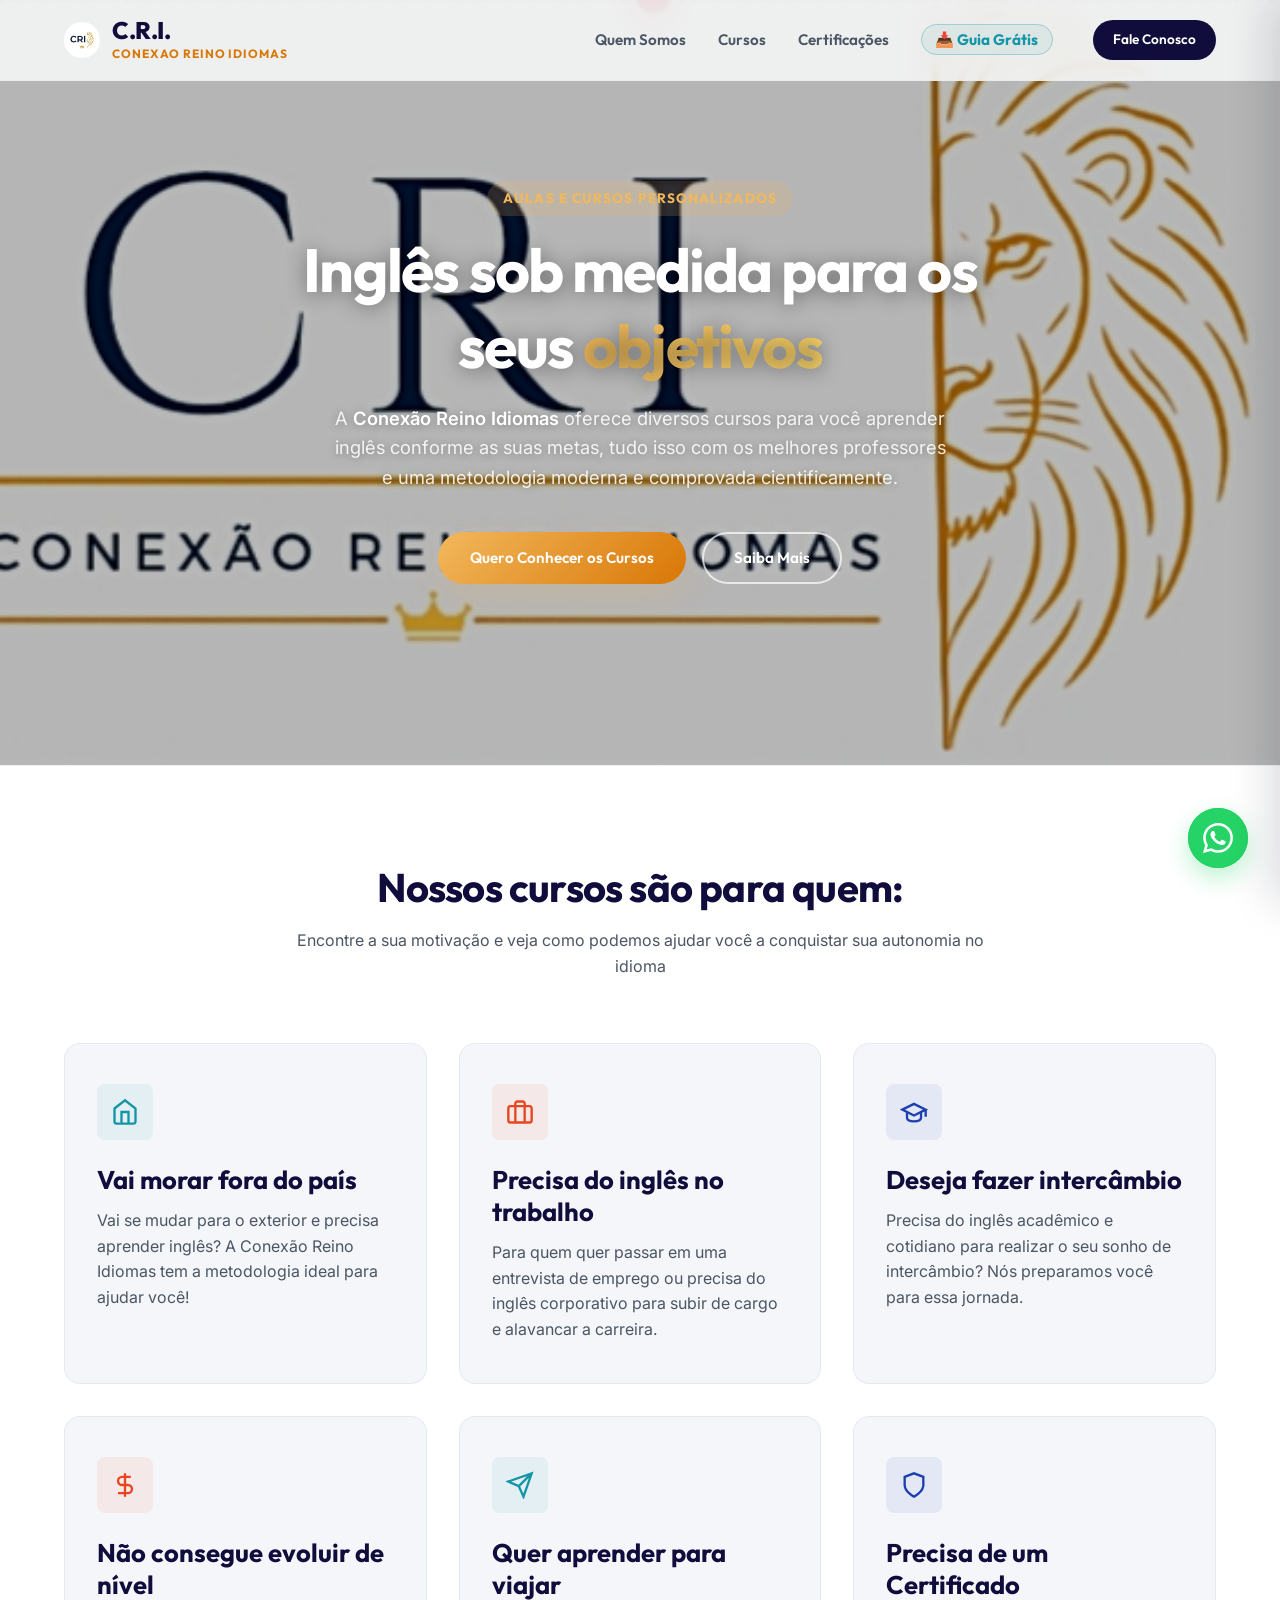
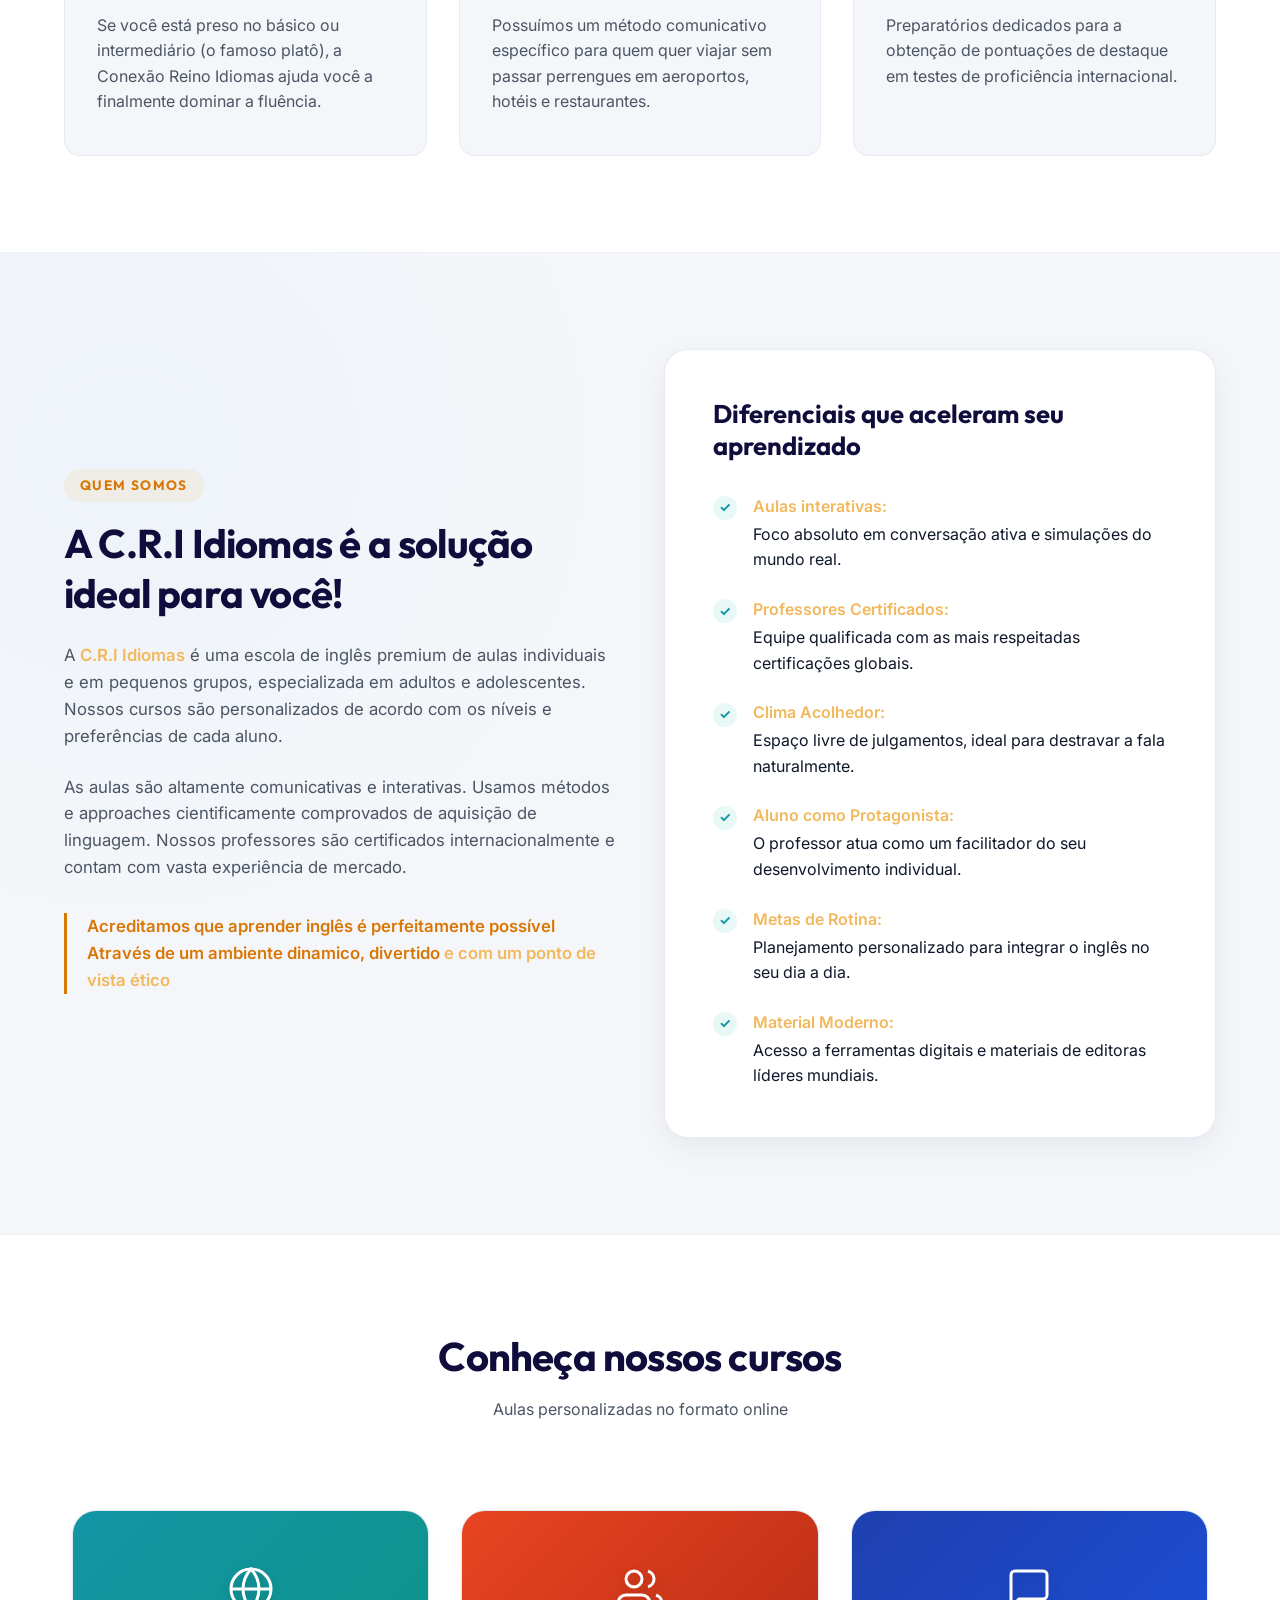
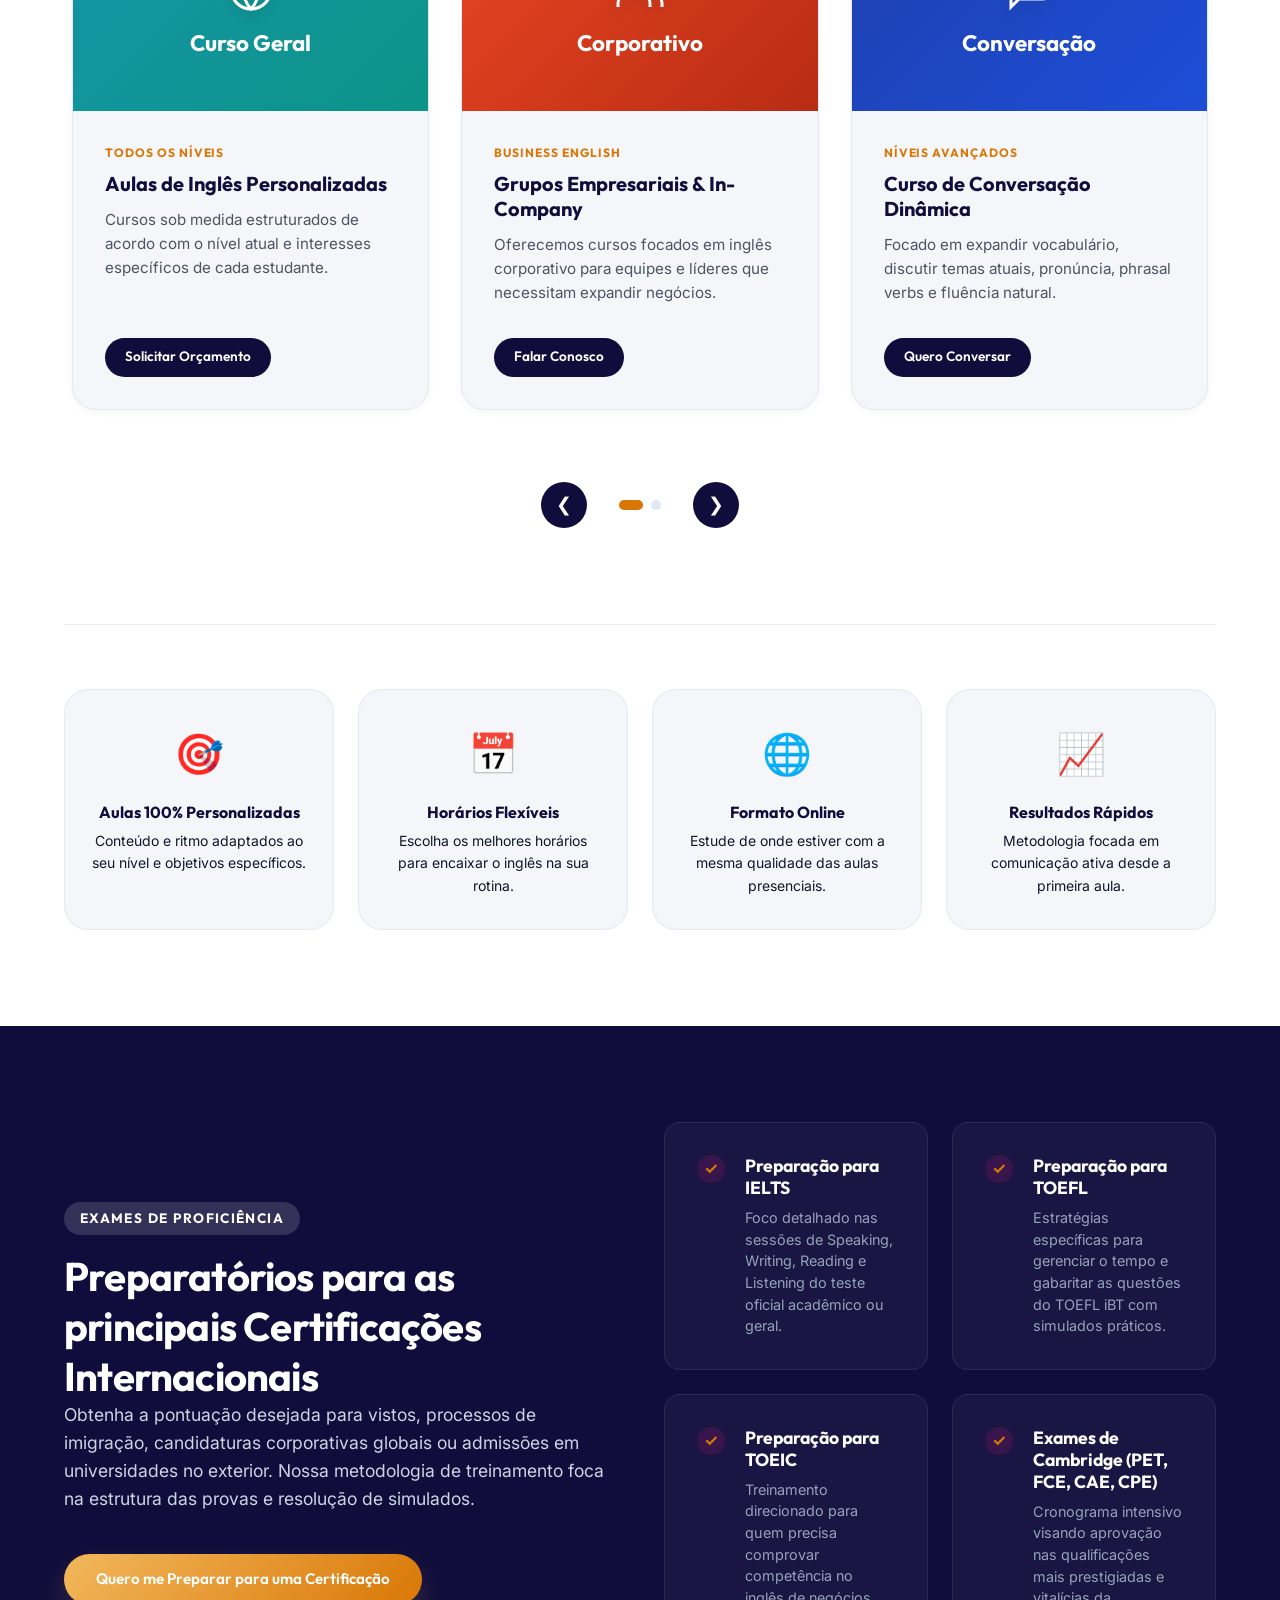
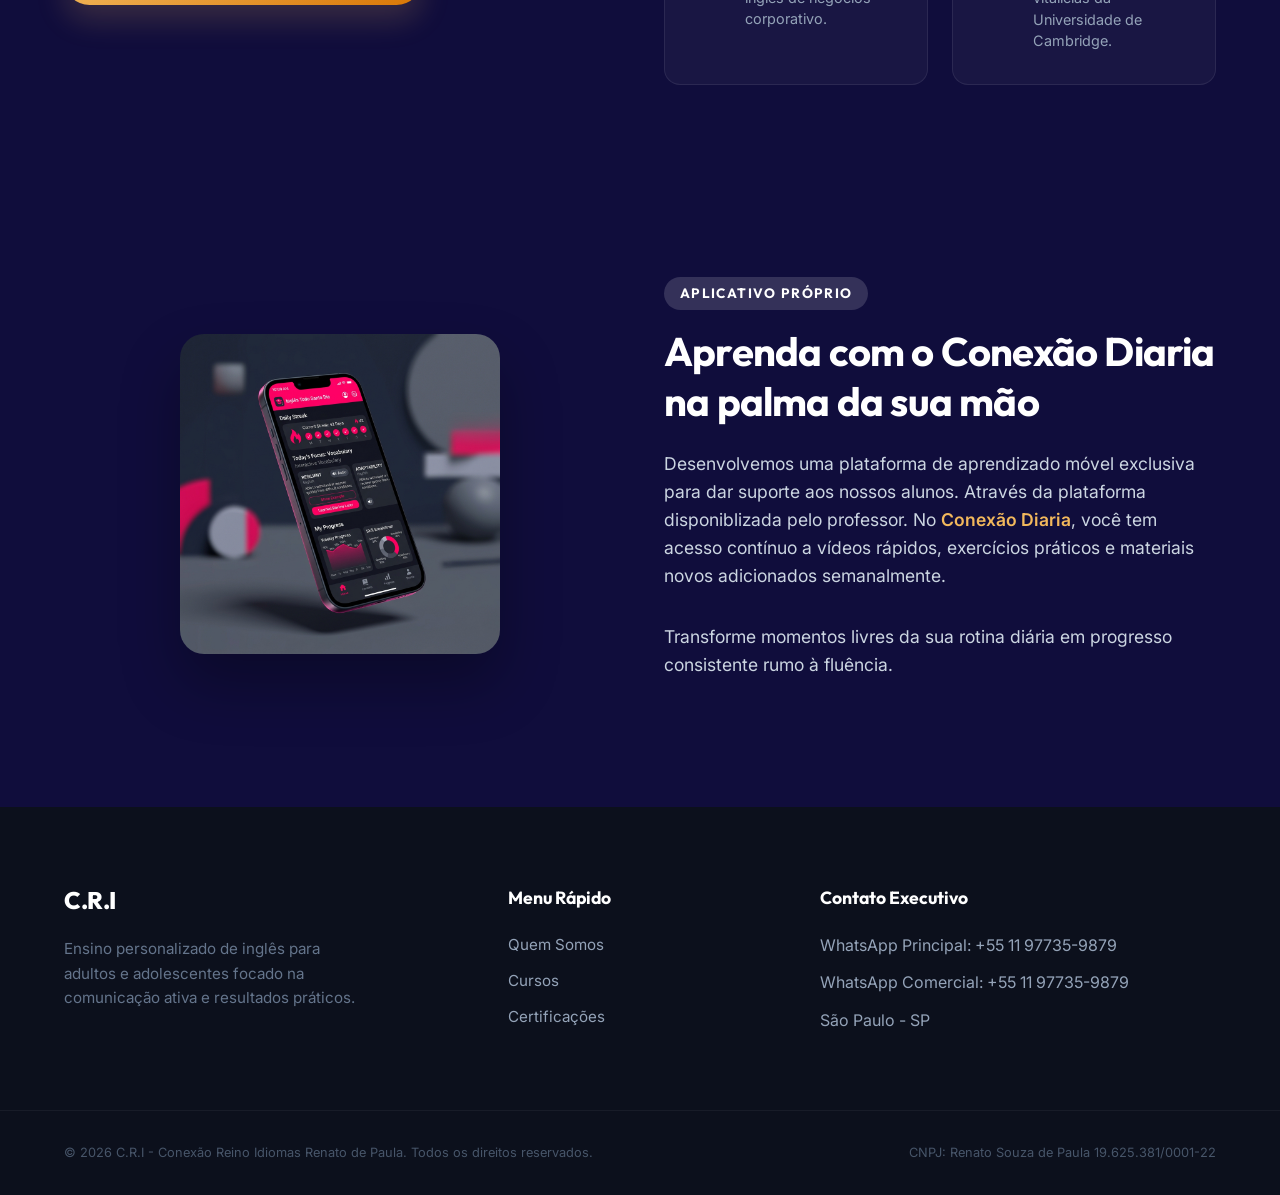
==== commit eeabf43c: "feat: update WhatsApp links, replace hero image, and implement custom logo icon" ====
--- a/index.html
+++ b/index.html
@@ -24,7 +24,7 @@
 <body>
 
     <!-- Floating WhatsApp Toggle Button -->
-    <a href="Olá, vim do site e gostaria de agendar o meu teste de nivelamento!" 
+    <a href="https://wa.me/5511977359879?text=Ola,%20vim%20do%20site%20e%20gostaria%20de%20agendar%20o%20meu%20teste%20de%20nivelamento!" 
        class="whatsapp-float" target="_blank" rel="noopener noreferrer" aria-label="Fale conosco no WhatsApp">
         <svg viewBox="0 0 24 24" width="30" height="30" fill="currentColor">
             <path
@@ -38,11 +38,7 @@
         <div class="header-container">
             <a href="#" class="logo" aria-label="Conexão Reino do Inglês Renato De Souza Paula Home">
                 <span class="logo-svg">
-                    <svg viewBox="0 0 100 100" width="36" height="36" fill="none" stroke="currentColor"
-                        stroke-width="8">
-                        <circle cx="50" cy="50" r="40" stroke="var(--color-primary)"></circle>
-                        <path d="M30 40h40M30 60h40M50 20v60" stroke="var(--color-accent)"></path>
-                    </svg>
+                    <img src="assets/cri_logo_icon.jpg" alt="C.R.I Logo" style="width: 36px; height: 36px; border-radius: 50%; object-fit: cover; display: block;">
                 </span>
                 <div class="logo-text">
                     <span class="logo-brand">C.R.I.</span>
@@ -59,7 +55,7 @@
                     <li><a href="#certificacao">Certificações</a></li>
                     <li><a href="guia-gratis.html" class="nav-free-guide">📥 Guia Grátis</a></li>
                 </ul>
-                <a href="https://api.whatsapp.com/send?phone=5511994864286&text=Olá! Vim do site e gostaria de mais informações."
+                <a href="https://api.whatsapp.com/send?phone=5511977359879&text=Olá! Vim do site e gostaria de mais informações."
                     class="btn btn-primary btn-sm" target="_blank" rel="noopener noreferrer">Fale Conosco</a>
             </nav>
 
@@ -89,7 +85,7 @@
                 <li><a href="guia-gratis.html">📥 Guia Grátis</a></li>
             </ul>
             <div class="drawer-footer">
-                <a href="https://api.whatsapp.com/send?phone=5511994864286&text=Olá! Vim do site e gostaria de mais informações."
+                <a href="https://api.whatsapp.com/send?phone=5511977359879&text=Olá! Vim do site e gostaria de mais informações."
                     class="btn btn-primary w-full" target="_blank" rel="noopener noreferrer">Fale Conosco</a>
             </div>
         </nav>
@@ -102,7 +98,7 @@
         <!-- Hero Section -->
         <section class="hero-section hero-banner-section" id="hero">
             <div class="hero-banner-bg">
-                <img src="assets/cri_hero_banner.png" alt="C.R.I - Conexão Reino Idiomas" class="hero-banner-img">
+                <img src="WhatsApp Image 2026-08-20 at 11.32.29.jpeg" alt="C.R.I - Conexão Reino Idiomas" class="hero-banner-img">
                 <div class="hero-banner-overlay"></div>
             </div>
             <div class="container hero-banner-content scroll-reveal">
@@ -304,7 +300,7 @@
                                 <h4>Aulas de Inglês Personalizadas</h4>
                                 <p>Cursos sob medida estruturados de acordo com o nível atual e interesses específicos
                                     de cada estudante.</p>
-                                <a href="https://api.whatsapp.com/send?phone=5511989647999&text=Olá! Estou interessado em fazer um curso de inglês personalizado."
+                                <a href="https://api.whatsapp.com/send?phone=5511977359879&text=Olá! Estou interessado em fazer um curso de inglês personalizado."
                                     class="btn btn-primary btn-sm" target="_blank" rel="noopener noreferrer">Solicitar
                                     Orçamento</a>
                             </div>
@@ -326,7 +322,7 @@
                                 <h4>Grupos Empresariais & In-Company</h4>
                                 <p>Oferecemos cursos focados em inglês corporativo para equipes e líderes que necessitam
                                     expandir negócios.</p>
-                                <a href="https://api.whatsapp.com/send?phone=5511989647999&text=Olá! Estou interessado no curso de inglês para grupos empresariais."
+                                <a href="https://api.whatsapp.com/send?phone=5511977359879&text=Olá! Estou interessado no curso de inglês para grupos empresariais."
                                     class="btn btn-primary btn-sm" target="_blank" rel="noopener noreferrer">Falar
                                     Conosco</a>
                             </div>
@@ -346,7 +342,7 @@
                                 <h4>Curso de Conversação Dinâmica</h4>
                                 <p>Focado em expandir vocabulário, discutir temas atuais, pronúncia, phrasal verbs e
                                     fluência natural.</p>
-                                <a href="https://api.whatsapp.com/send?phone=5511989647999&text=Olá! Estou interessado no curso de conversação avançada."
+                                <a href="https://api.whatsapp.com/send?phone=5511977359879&text=Olá! Estou interessado no curso de conversação avançada."
                                     class="btn btn-primary btn-sm" target="_blank" rel="noopener noreferrer">Quero
                                     Conversar</a>
                             </div>
@@ -367,7 +363,7 @@
                                 <h4>Português para Estrangeiros</h4>
                                 <p>Aulas completas de cultura, gramática e conversação prática em português para
                                     profissionais estrangeiros.</p>
-                                <a href="https://api.whatsapp.com/send?phone=5511989647999&text=Olá! Estou interessado no curso de português para estrangeiros."
+                                <a href="https://api.whatsapp.com/send?phone=5511977359879&text=Olá! Estou interessado no curso de português para estrangeiros."
                                     class="btn btn-primary btn-sm" target="_blank" rel="noopener noreferrer">Learn
                                     Portuguese</a>
                             </div>
@@ -422,7 +418,7 @@
                         <p>Obtenha a pontuação desejada para vistos, processos de imigração, candidaturas corporativas
                             globais ou admissões em universidades no exterior. Nossa metodologia de treinamento foca na
                             estrutura das provas e resolução de simulados.</p>
-                        <a href="https://api.whatsapp.com/send?phone=5511999928310&text=Olá! Gostaria de me preparar para um certificado internacional."
+                        <a href="https://wa.me/5511977359879?text=Olá! Gostaria de me preparar para um certificado internacional."
                             class="btn btn-accent" target="_blank" rel="noopener noreferrer">Quero me Preparar para uma
                             Certificação</a>
                     </div>
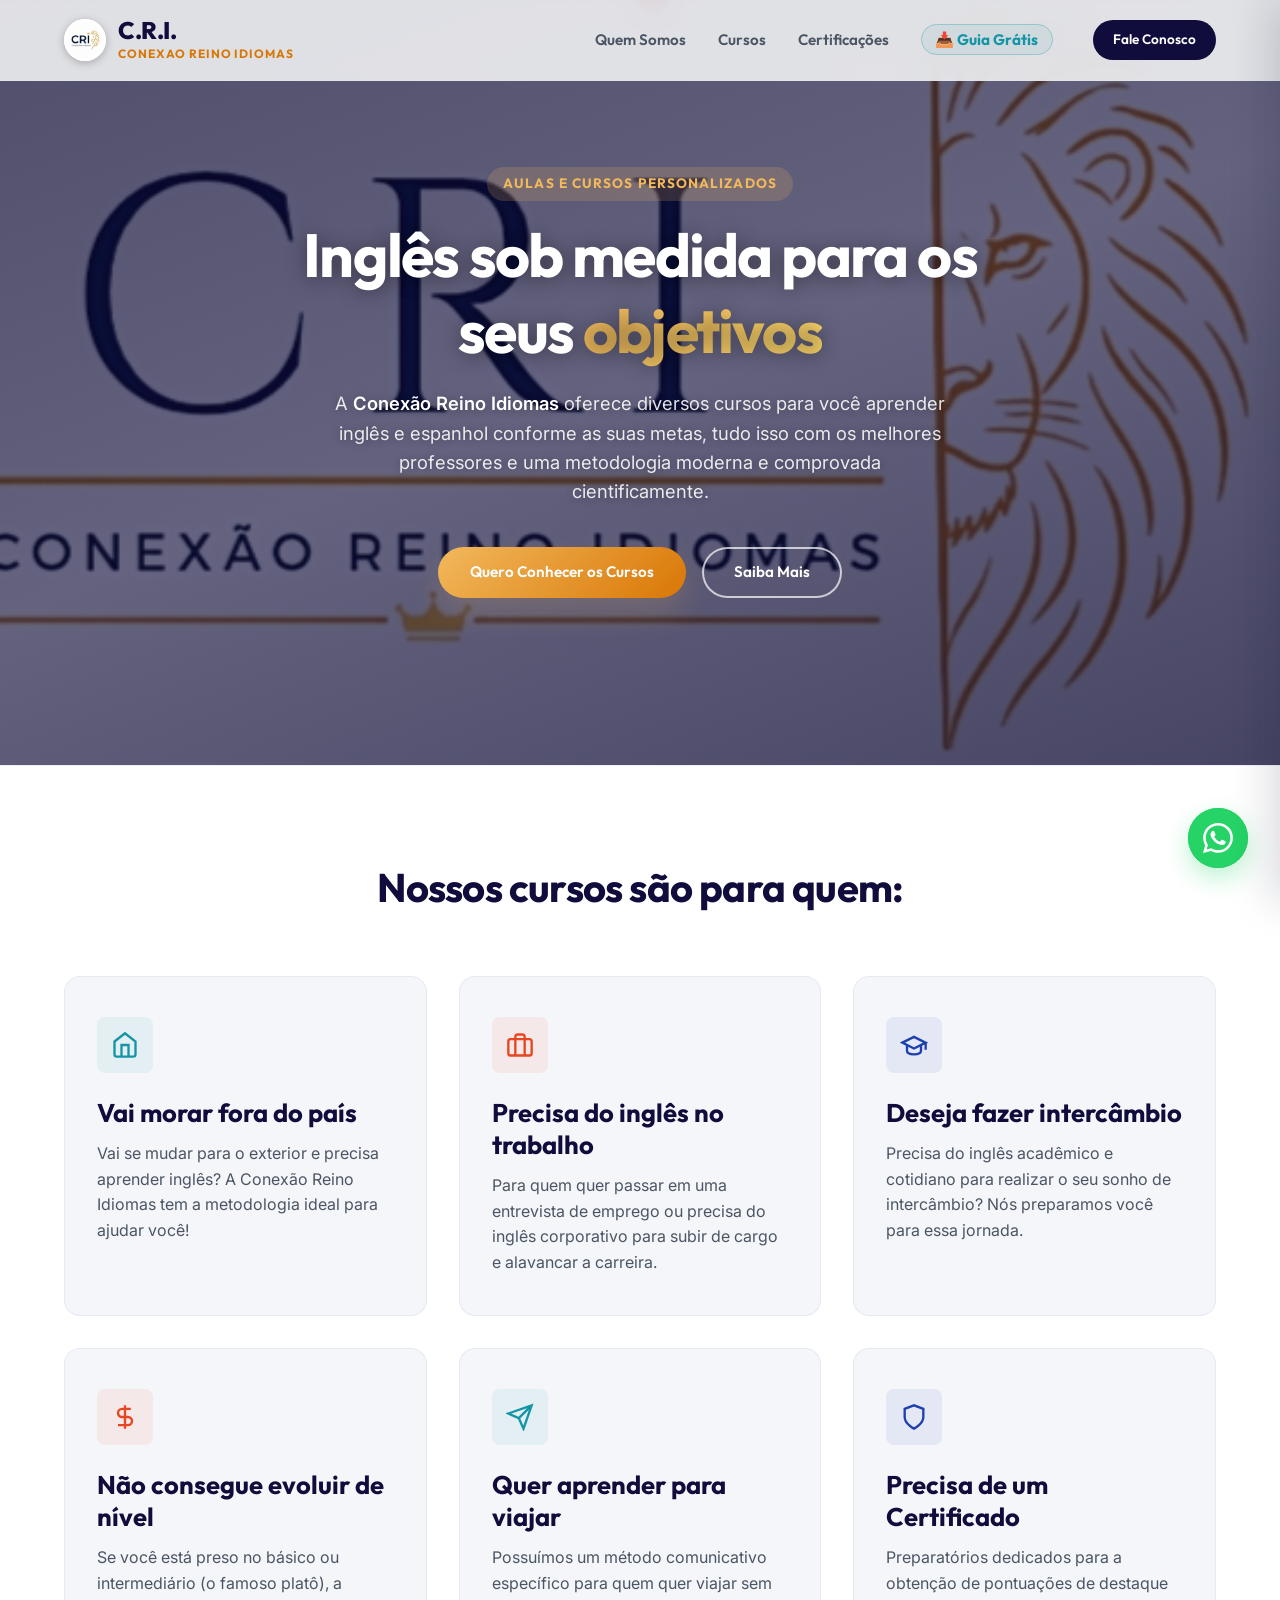
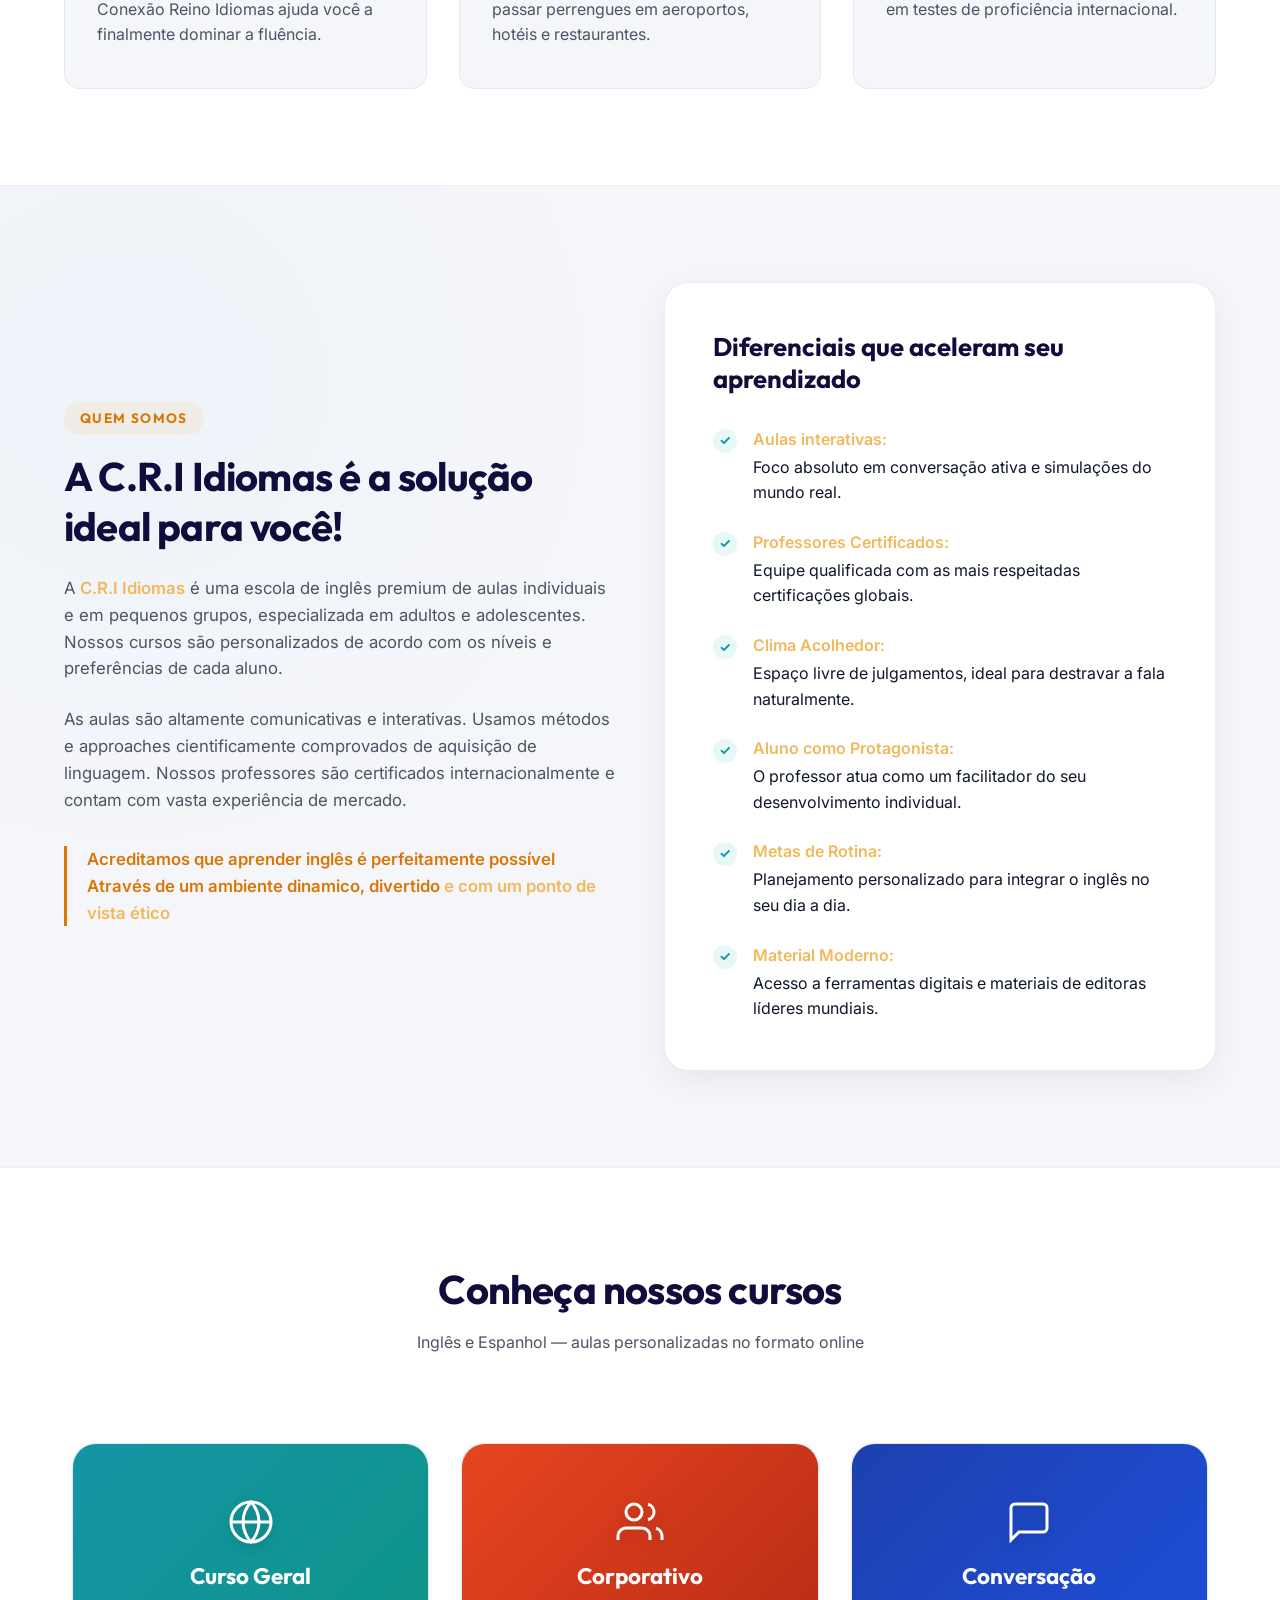
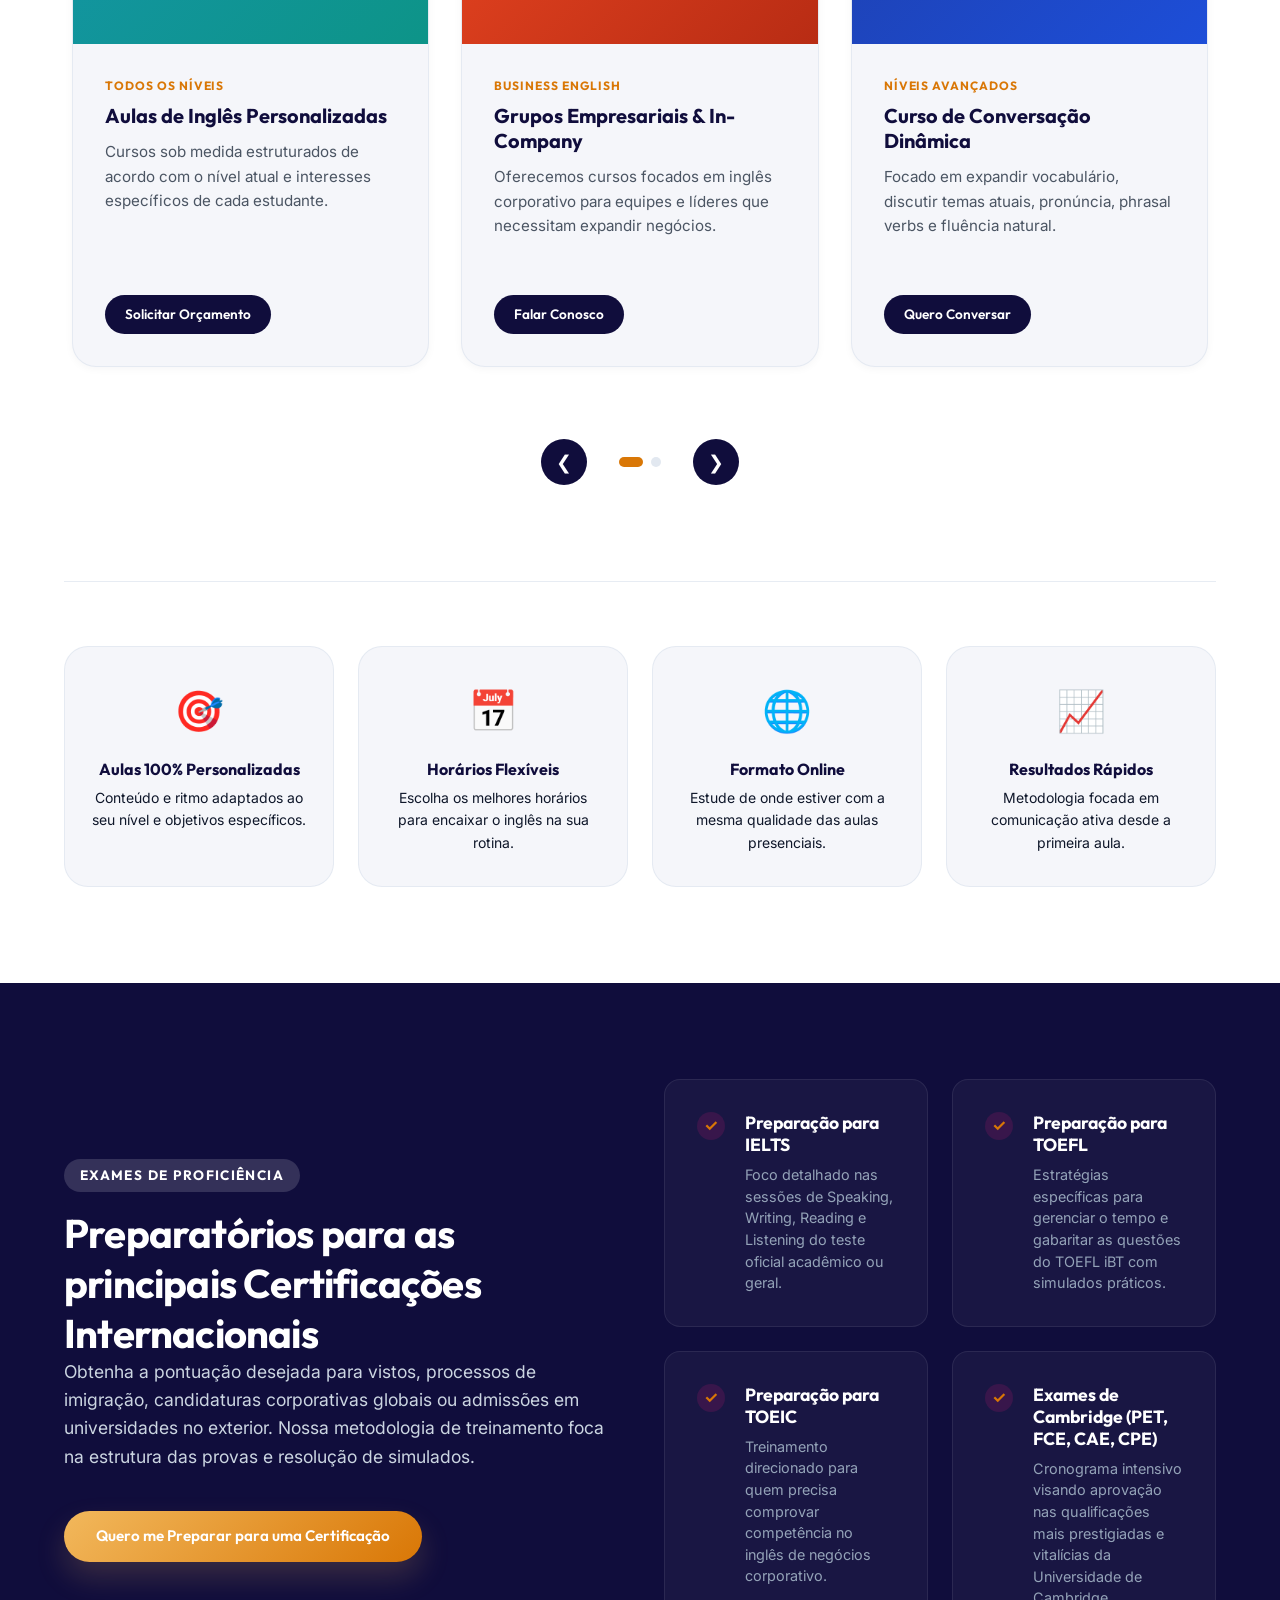
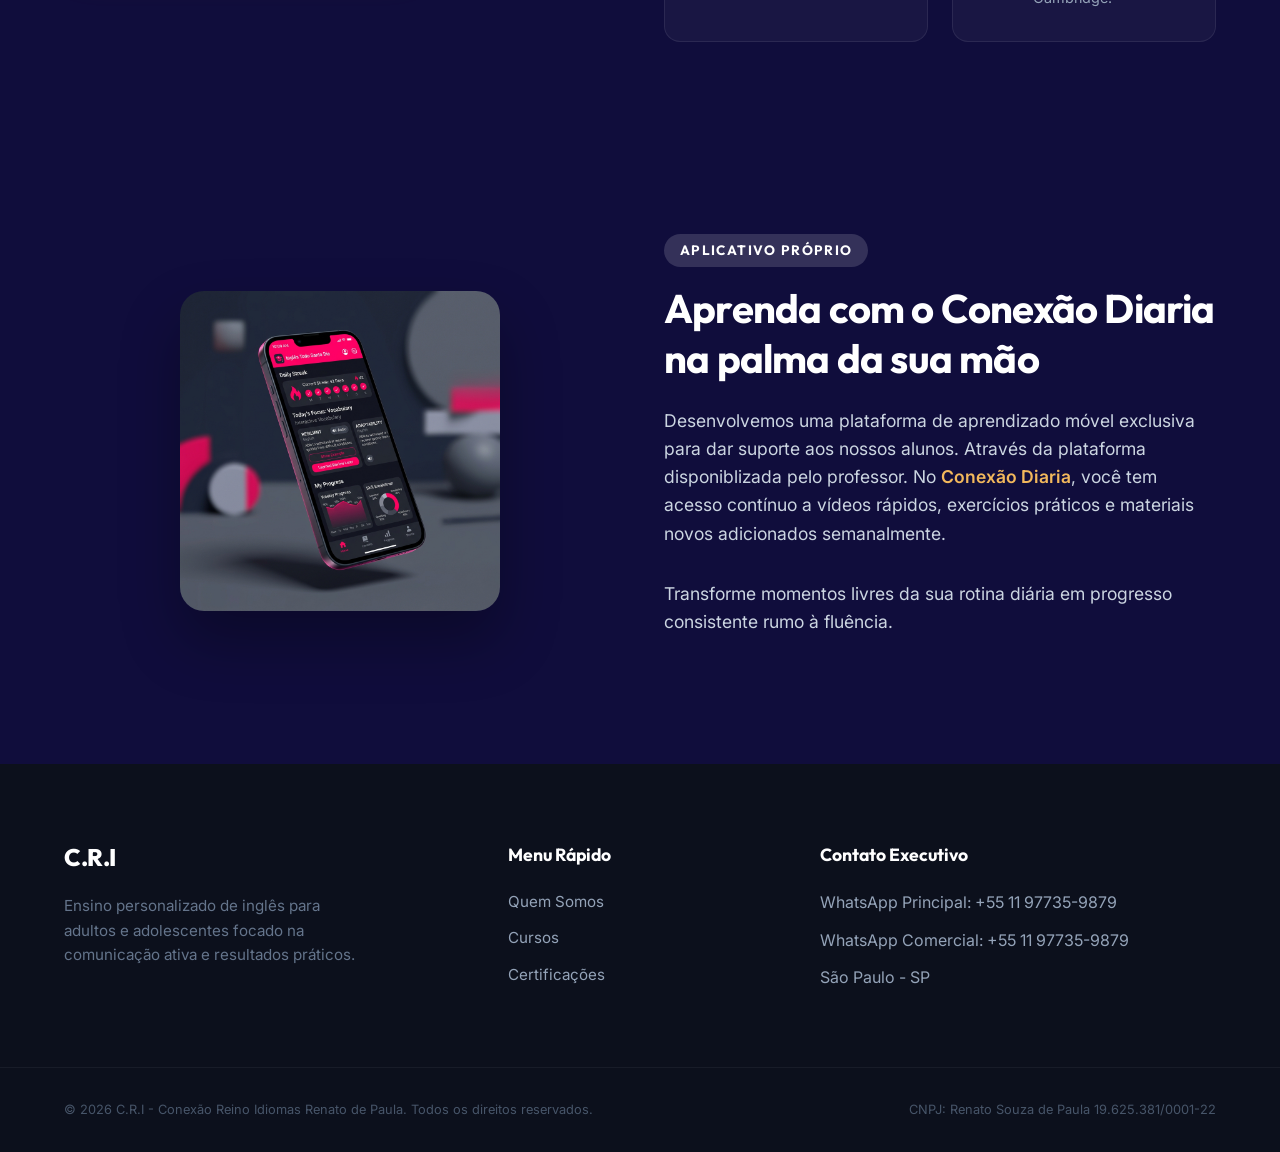
==== commit b8a67d89: "Codigo" ====
--- a/index.html
+++ b/index.html
@@ -36,9 +36,9 @@
     <!-- Header / Navbar -->
     <header class="main-header">
         <div class="header-container">
-            <a href="#" class="logo" aria-label="Conexão Reino do Inglês Renato De Souza Paula Home">
-                <span class="logo-svg">
-                    <img src="assets/cri_logo_icon.jpg" alt="C.R.I Logo" style="width: 36px; height: 36px; border-radius: 50%; object-fit: cover; display: block;">
+            <a href="#" class="logo" aria-label="Conexão Reino do Inglês Home">
+                <span class="logo-svg" style="display:flex; align-items:center; justify-content:center; width: 42px; height: 42px; border-radius: 50%; background-color: #ffffff; overflow: hidden; flex-shrink: 0; box-shadow: 0 2px 8px rgba(0,0,0,0.25);">
+                    <img src="WhatsApp Image 2026-09-21 at 14.26.52.jpeg" alt="C.R.I - Conexão Reino Idiomas" style="width: 100%; height: 100%; object-fit: cover; display: block;">
                 </span>
                 <div class="logo-text">
                     <span class="logo-brand">C.R.I.</span>
@@ -104,7 +104,7 @@
             <div class="container hero-banner-content scroll-reveal">
                 <span class="hero-tag">Aulas e Cursos Personalizados</span>
                 <h1>Inglês sob medida para os seus <span>objetivos</span></h1>
-                <p>A <strong>Conexão Reino Idiomas</strong> oferece diversos cursos para você aprender inglês conforme
+                <p>A <strong>Conexão Reino Idiomas</strong> oferece diversos cursos para você aprender inglês e espanhol conforme
                     as suas metas, tudo isso com os melhores professores e uma metodologia moderna e comprovada
                     cientificamente.</p>
                 <div class="hero-actions">
@@ -119,7 +119,6 @@
             <div class="container">
                 <div class="section-title text-center scroll-reveal">
                     <h2>Nossos cursos são para quem:</h2>
-                    <p>Encontre a sua motivação e veja como podemos ajudar você a conquistar sua autonomia no idioma</p>
                 </div>
 
                 <div class="audience-grid">
@@ -276,7 +275,7 @@
             <div class="container">
                 <div class="section-title text-center scroll-reveal">
                     <h2>Conheça nossos cursos</h2>
-                    <p>Aulas personalizadas no formato online</p>
+                    <p>Inglês e Espanhol — aulas personalizadas no formato online</p>
                 </div>
 
                 <!-- Custom Slider / Carousel -->
@@ -366,6 +365,43 @@
                                 <a href="https://api.whatsapp.com/send?phone=5511977359879&text=Olá! Estou interessado no curso de português para estrangeiros."
                                     class="btn btn-primary btn-sm" target="_blank" rel="noopener noreferrer">Learn
                                     Portuguese</a>
+                            </div>
+                        </div>
+
+                        <!-- Slide 5 -->
+                        <div class="slide-card">
+                            <div class="slide-image-placeholder" style="background: linear-gradient(135deg, #c0392b 0%, #e74c3c 50%, #f39c12 100%);">
+                                <svg viewBox="0 0 24 24" width="48" height="48" fill="none" stroke="currentColor"
+                                    stroke-width="1.5">
+                                    <path d="M3 5h12M9 3v2m1.048 9.5A18.022 18.022 0 016.412 9m6.088 9h7M11 21l5-10 5 10M12.751 5C11.783 10.77 8.07 15.61 3 18.129" />
+                                </svg>
+                                <h3>Espanhol Geral</h3>
+                            </div>
+                            <div class="slide-content">
+                                <span class="slide-tag" style="background: rgba(231,76,60,0.12); color: #c0392b;">Todos os Níveis</span>
+                                <h4>Aulas de Espanhol Personalizadas</h4>
+                                <p>Do básico ao avançado, aprenda espanhol com metodologia comunicativa e professores certificados, no seu ritmo.</p>
+                                <a href="https://api.whatsapp.com/send?phone=5511977359879&text=Olá! Estou interessado em fazer um curso de espanhol personalizado."
+                                    class="btn btn-primary btn-sm" target="_blank" rel="noopener noreferrer">Solicitar Orçamento</a>
+                            </div>
+                        </div>
+
+                        <!-- Slide 6 -->
+                        <div class="slide-card">
+                            <div class="slide-image-placeholder" style="background: linear-gradient(135deg, #8e44ad 0%, #c0392b 100%);">
+                                <svg viewBox="0 0 24 24" width="48" height="48" fill="none" stroke="currentColor"
+                                    stroke-width="1.5">
+                                    <path d="M21 10c0 7-9 13-9 13s-9-6-9-13a9 9 0 0118 0z" />
+                                    <circle cx="12" cy="10" r="3" />
+                                </svg>
+                                <h3>Espanhol para Viagens</h3>
+                            </div>
+                            <div class="slide-content">
+                                <span class="slide-tag" style="background: rgba(142,68,173,0.12); color: #8e44ad;">Iniciante & Intermediário</span>
+                                <h4>Espanhol para Viagens e Negócios</h4>
+                                <p>Aprenda o espanhol prático para se virar em países hispânicos — hotéis, restaurantes, reuniões e conversas do dia a dia.</p>
+                                <a href="https://api.whatsapp.com/send?phone=5511977359879&text=Olá! Estou interessado no curso de espanhol para viagens e negócios."
+                                    class="btn btn-primary btn-sm" target="_blank" rel="noopener noreferrer">Quero Aprender</a>
                             </div>
                         </div>
 
--- a/styles.css
+++ b/styles.css
@@ -526,7 +526,12 @@
 .hero-banner-overlay {
     position: absolute;
     inset: 0;
-    background: rgba(0, 0, 0, 0.2);
+    background: linear-gradient(
+        160deg,
+        rgba(10, 8, 50, 0.68) 0%,
+        rgba(16, 13, 60, 0.60) 50%,
+        rgba(10, 8, 50, 0.72) 100%
+    );
 }
 
 .hero-banner-content {
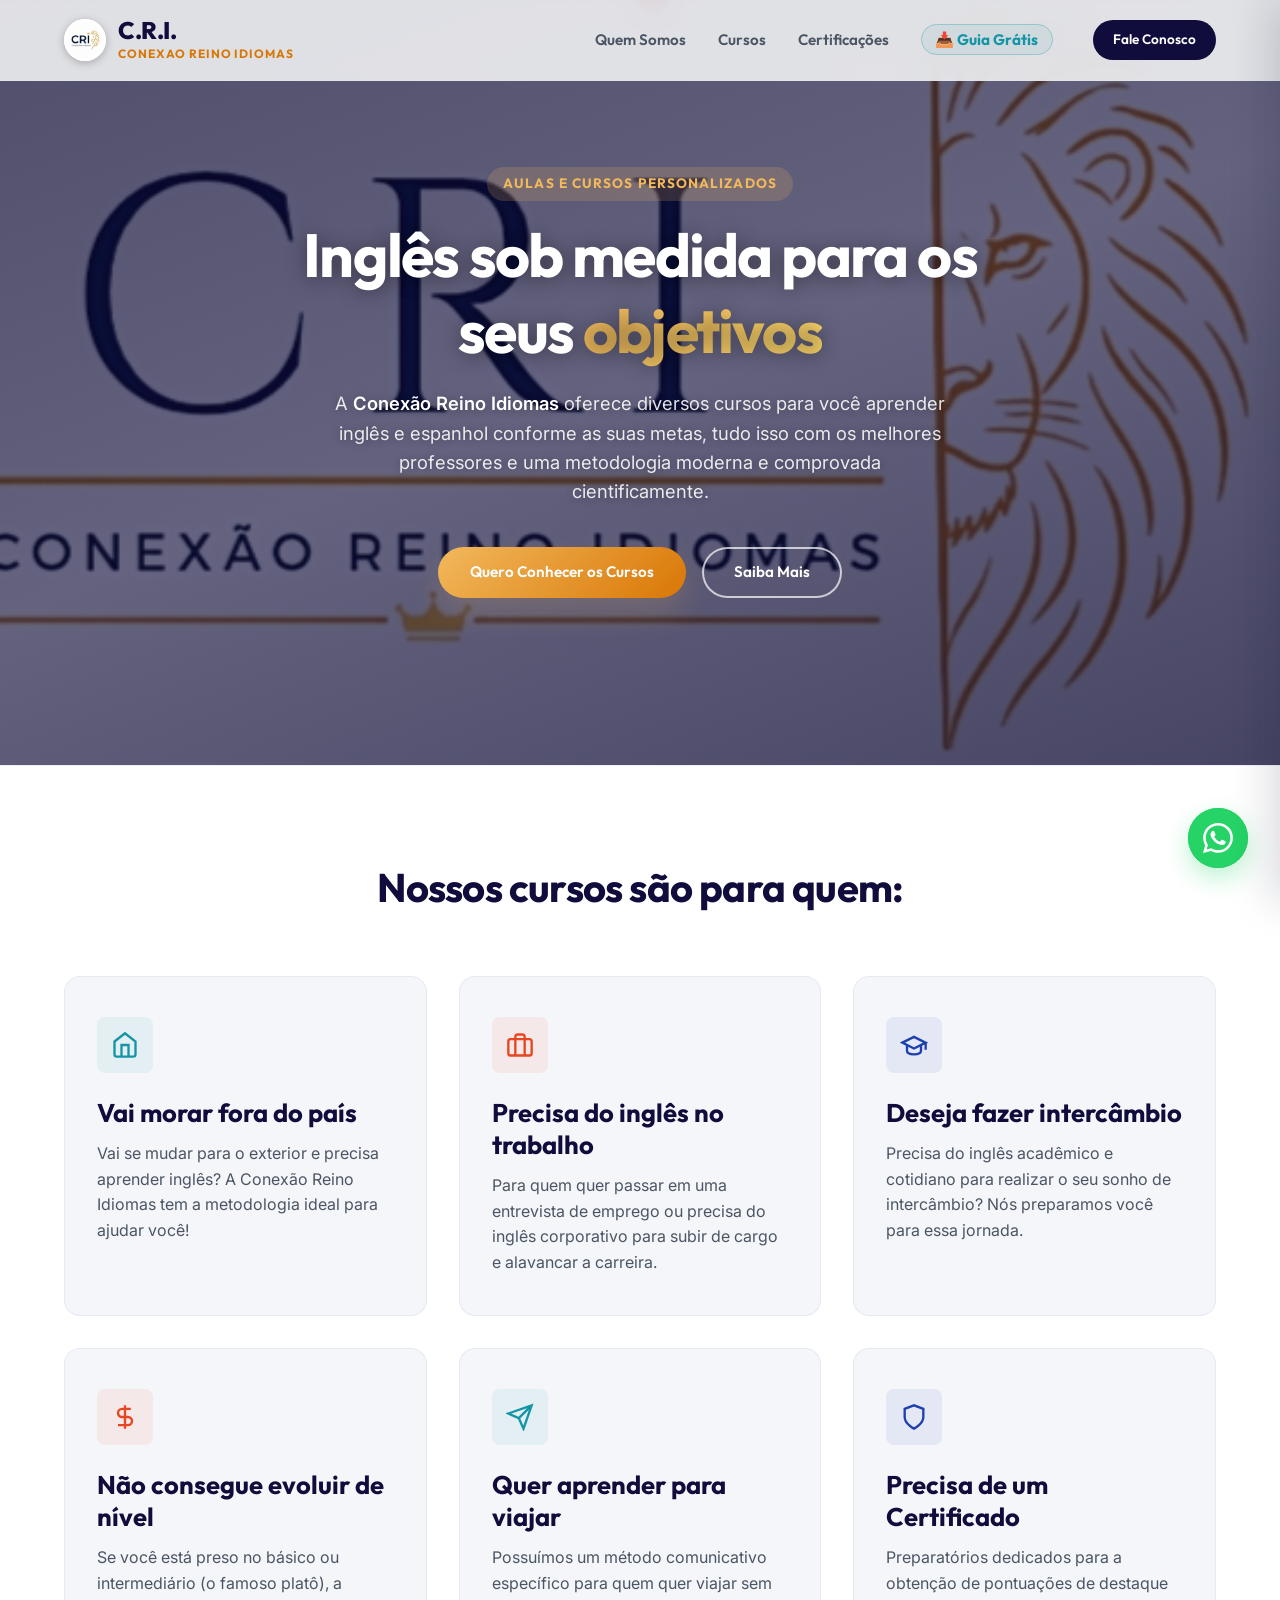
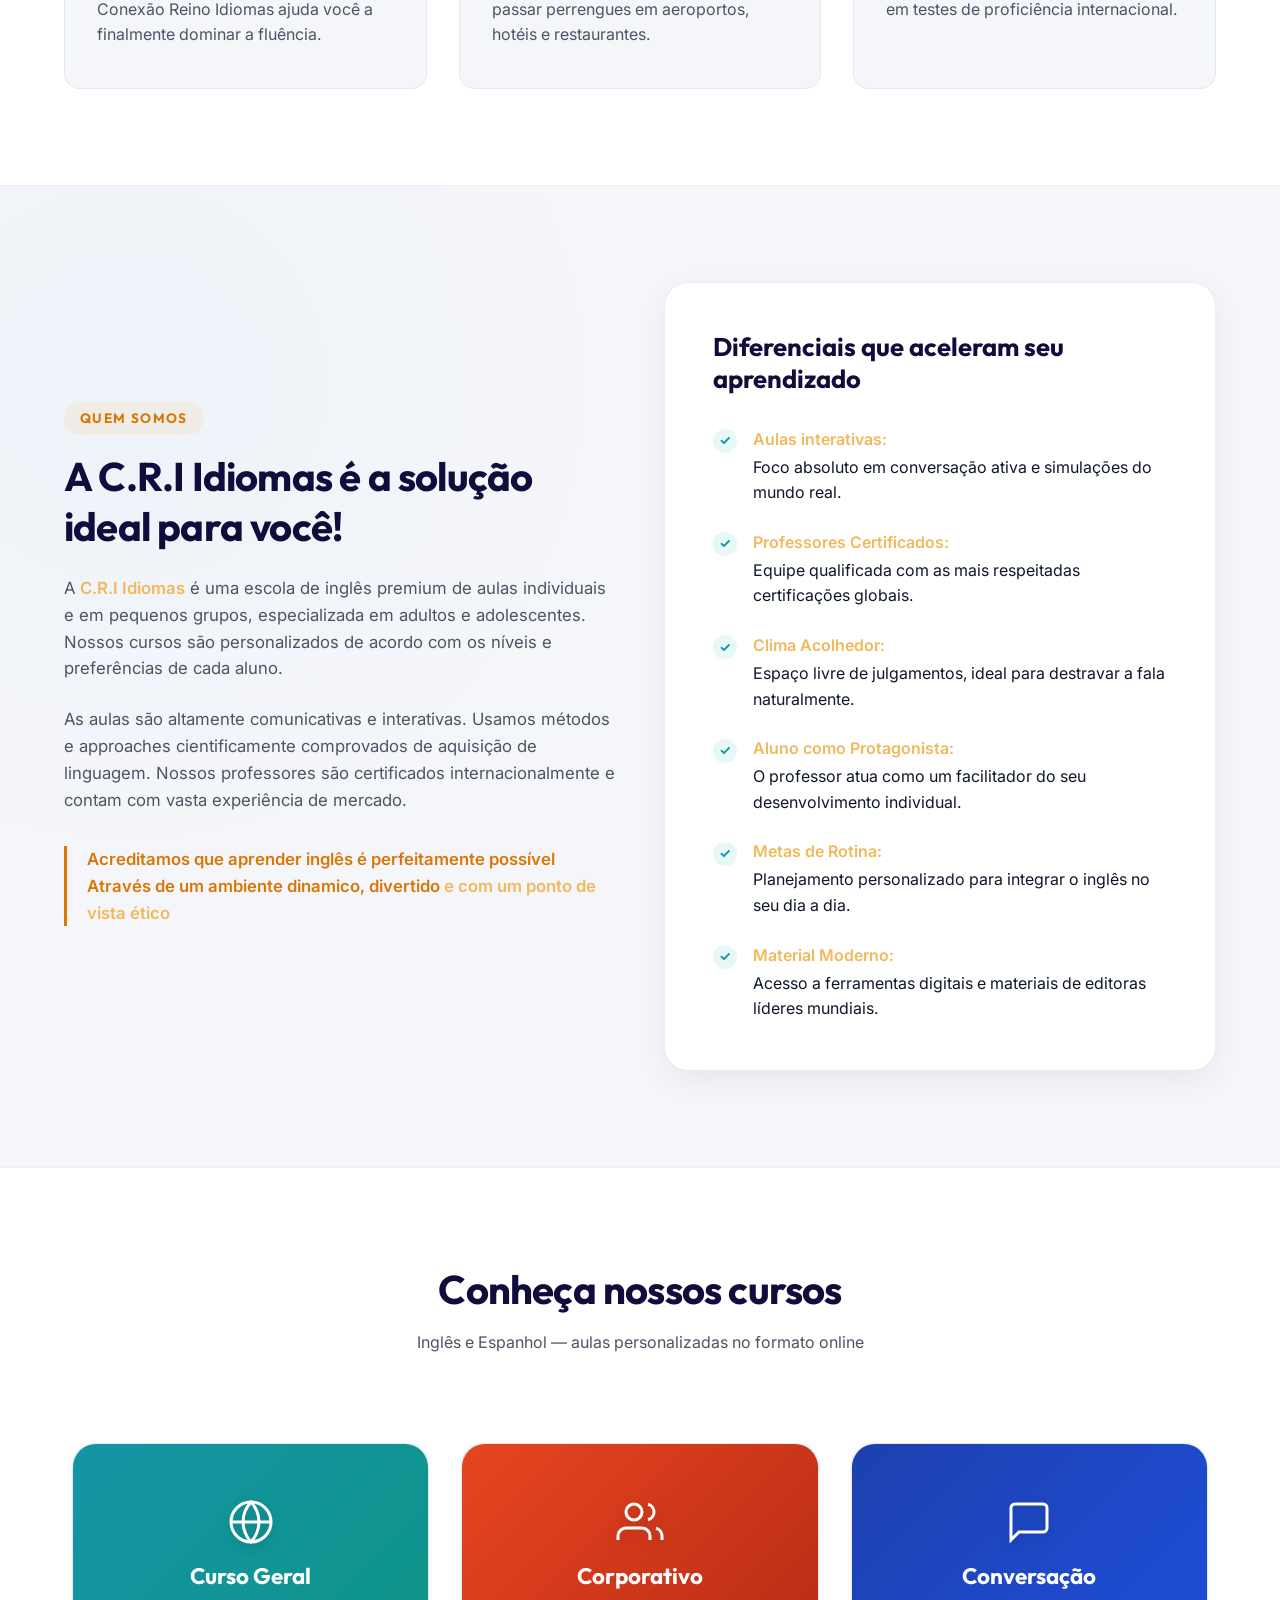
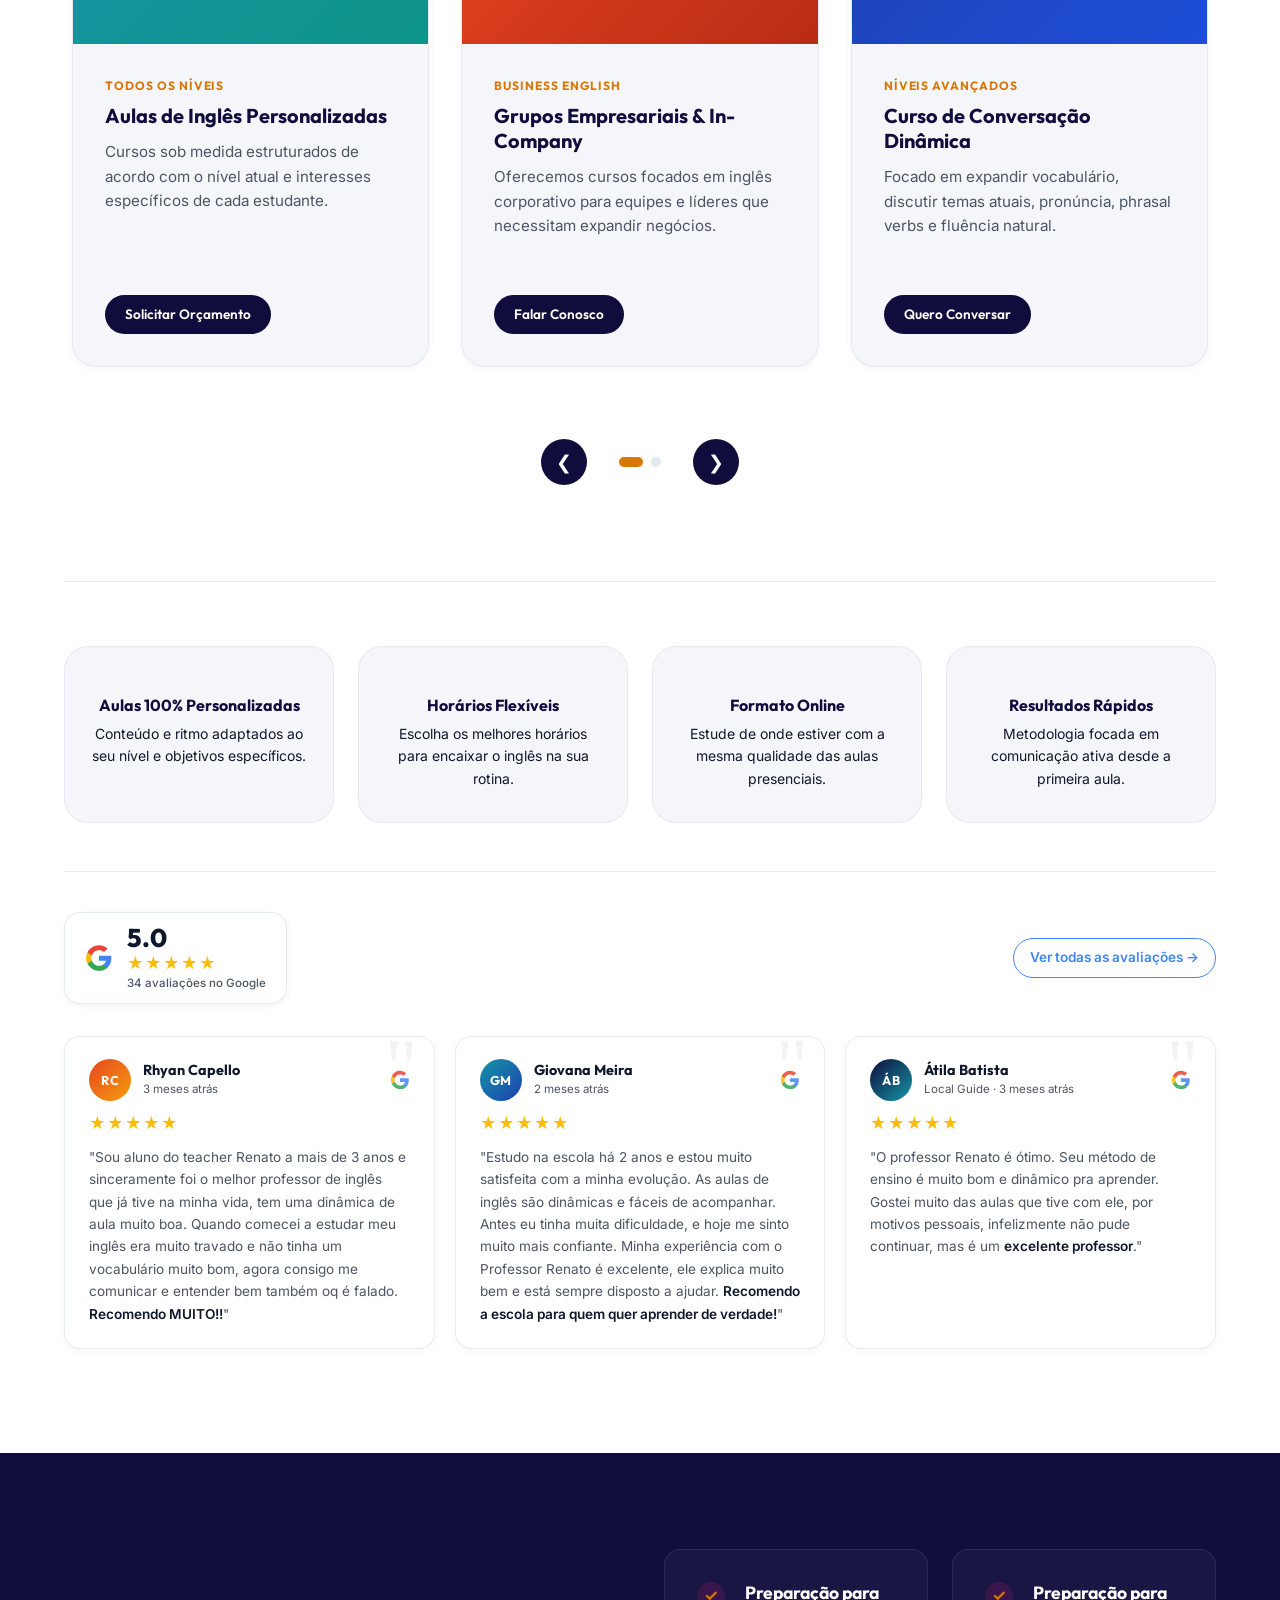
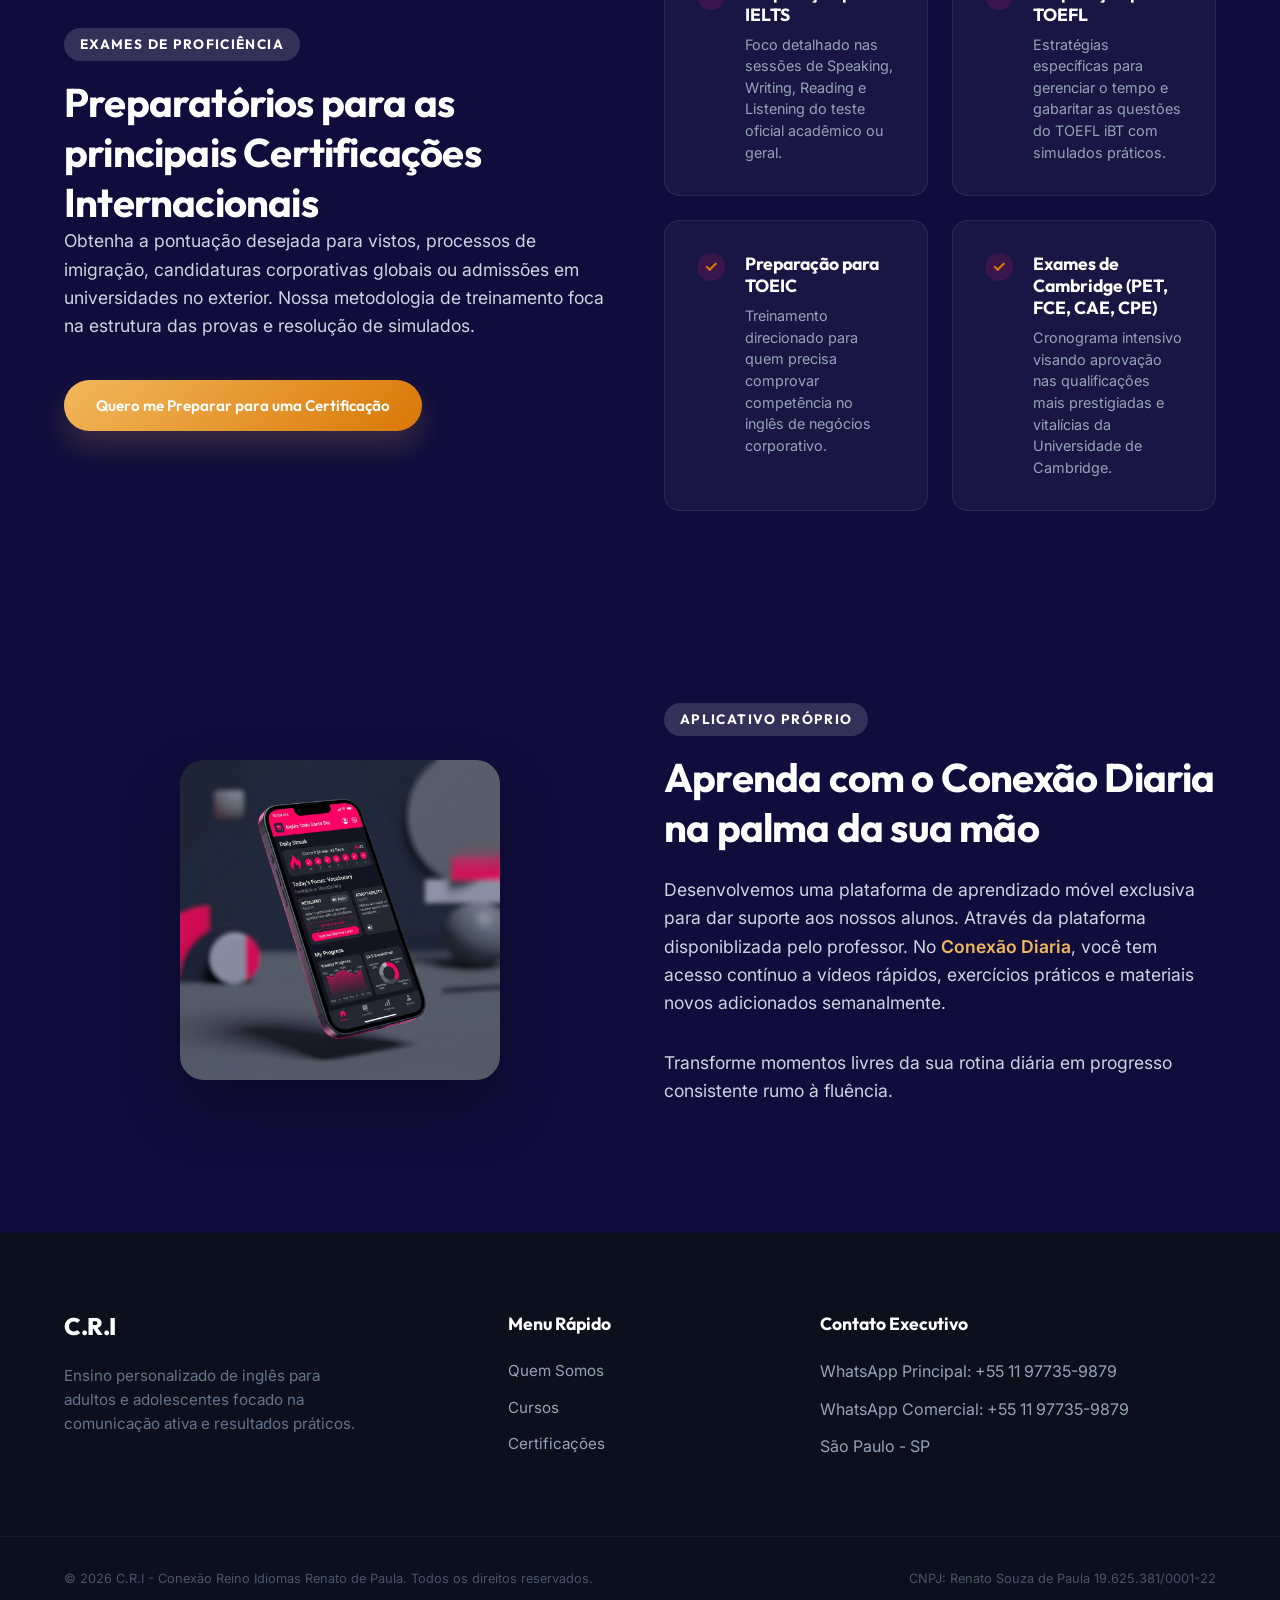
==== commit 9fca0579: "a" ====
--- a/index.html
+++ b/index.html
@@ -349,22 +349,21 @@
 
                         <!-- Slide 4 -->
                         <div class="slide-card">
-                            <div class="slide-image-placeholder color-gold">
+                            <div class="slide-image-placeholder" style="background: linear-gradient(135deg, #e84521 0%, #f59e0b 100%);">
                                 <svg viewBox="0 0 24 24" width="48" height="48" fill="none" stroke="currentColor"
                                     stroke-width="1.5">
-                                    <path
-                                        d="M20.84 4.61a5.5 5.5 0 0 0-7.78 0L12 5.67l-1.06-1.06a5.5 5.5 0 0 0-7.78 7.78l1.06 1.06L12 21.23l7.78-7.78 1.06-1.06a5.5 5.5 0 0 0 0-7.78z" />
-                                </svg>
-                                <h3>Português</h3>
+                                    <path d="M12 2a5 5 0 1 0 0 10A5 5 0 0 0 12 2z" />
+                                    <path d="M6 21v-1a6 6 0 0 1 12 0v1" />
+                                    <path d="M3 10h2M19 10h2M12 17v4" />
+                                </svg>
+                                <h3>Espanhol Infantil</h3>
                             </div>
                             <div class="slide-content">
-                                <span class="slide-tag">Estrangeiros</span>
-                                <h4>Português para Estrangeiros</h4>
-                                <p>Aulas completas de cultura, gramática e conversação prática em português para
-                                    profissionais estrangeiros.</p>
-                                <a href="https://api.whatsapp.com/send?phone=5511977359879&text=Olá! Estou interessado no curso de português para estrangeiros."
-                                    class="btn btn-primary btn-sm" target="_blank" rel="noopener noreferrer">Learn
-                                    Portuguese</a>
+                                <span class="slide-tag" style="background: rgba(232,69,33,0.12); color: #e84521;">Crianças &amp; Adolescentes</span>
+                                <h4>Espanhol para Crianças e Adolescentes</h4>
+                                <p>Metodologia lúdica e dinâmica especialmente desenvolvida para crianças e adolescentes aprenderem espanhol de forma natural e eficiente.</p>
+                                <a href="https://api.whatsapp.com/send?phone=5511977359879&text=Olá! Estou interessado no curso de espanhol para crianças e adolescentes."
+                                    class="btn btn-primary btn-sm" target="_blank" rel="noopener noreferrer">Quero Matricular</a>
                             </div>
                         </div>
 
@@ -419,27 +418,117 @@
                 <div class="courses-perks scroll-reveal">
                     <div class="perks-grid">
                         <div class="perk-item">
-                            <div class="perk-icon">🎯</div>
+                            <div class="perk-icon"></div>
                             <h4>Aulas 100% Personalizadas</h4>
                             <p>Conteúdo e ritmo adaptados ao seu nível e objetivos específicos.</p>
                         </div>
                         <div class="perk-item">
-                            <div class="perk-icon">📅</div>
+                            <div class="perk-icon"></div>
                             <h4>Horários Flexíveis</h4>
                             <p>Escolha os melhores horários para encaixar o inglês na sua rotina.</p>
                         </div>
                         <div class="perk-item">
-                            <div class="perk-icon">🌐</div>
+                            <div class="perk-icon"></div>
                             <h4>Formato Online</h4>
                             <p>Estude de onde estiver com a mesma qualidade das aulas presenciais.</p>
                         </div>
                         <div class="perk-item">
-                            <div class="perk-icon">📈</div>
+                            <div class="perk-icon"></div>
                             <h4>Resultados Rápidos</h4>
                             <p>Metodologia focada em comunicação ativa desde a primeira aula.</p>
                         </div>
                     </div>
                 </div>
+
+                <!-- Google Reviews Section -->
+                <div class="google-reviews-section scroll-reveal">
+                    <div class="google-reviews-header">
+                        <div class="google-reviews-badge">
+                            <svg class="google-icon" viewBox="0 0 24 24" width="28" height="28" xmlns="http://www.w3.org/2000/svg">
+                                <path d="M22.56 12.25c0-.78-.07-1.53-.2-2.25H12v4.26h5.92c-.26 1.37-1.04 2.53-2.21 3.31v2.77h3.57c2.08-1.92 3.28-4.74 3.28-8.09z" fill="#4285F4"/>
+                                <path d="M12 23c2.97 0 5.46-.98 7.28-2.66l-3.57-2.77c-.98.66-2.23 1.06-3.71 1.06-2.86 0-5.29-1.93-6.16-4.53H2.18v2.84C3.99 20.53 7.7 23 12 23z" fill="#34A853"/>
+                                <path d="M5.84 14.09c-.22-.66-.35-1.36-.35-2.09s.13-1.43.35-2.09V7.07H2.18C1.43 8.55 1 10.22 1 12s.43 3.45 1.18 4.93l3.66-2.84z" fill="#FBBC05"/>
+                                <path d="M12 5.38c1.62 0 3.06.56 4.21 1.64l3.15-3.15C17.45 2.09 14.97 1 12 1 7.7 1 3.99 3.47 2.18 7.07l3.66 2.84c.87-2.6 3.3-4.53 6.16-4.53z" fill="#EA4335"/>
+                            </svg>
+                            <div class="google-reviews-score">
+                                <span class="score-number">5.0</span>
+                                <div class="score-stars">★★★★★</div>
+                                <span class="score-count">34 avaliações no Google</span>
+                            </div>
+                        </div>
+                        <a href="https://www.google.com/search?q=conex%C3%A3o+reino+idiomas" target="_blank" rel="noopener noreferrer" class="google-reviews-link">
+                            Ver todas as avaliações →
+                        </a>
+                    </div>
+
+                    <div class="google-reviews-grid">
+
+                        <!-- Review 1 -->
+                        <div class="google-review-card">
+                            <div class="review-card-header">
+                                <div class="reviewer-avatar" style="background: linear-gradient(135deg, #e84521, #f59e0b);">RC</div>
+                                <div class="reviewer-info">
+                                    <span class="reviewer-name">Rhyan Capello</span>
+                                    <span class="reviewer-meta">3 meses atrás</span>
+                                </div>
+                                <svg class="google-g-icon" viewBox="0 0 24 24" width="20" height="20" xmlns="http://www.w3.org/2000/svg">
+                                    <path d="M22.56 12.25c0-.78-.07-1.53-.2-2.25H12v4.26h5.92c-.26 1.37-1.04 2.53-2.21 3.31v2.77h3.57c2.08-1.92 3.28-4.74 3.28-8.09z" fill="#4285F4"/>
+                                    <path d="M12 23c2.97 0 5.46-.98 7.28-2.66l-3.57-2.77c-.98.66-2.23 1.06-3.71 1.06-2.86 0-5.29-1.93-6.16-4.53H2.18v2.84C3.99 20.53 7.7 23 12 23z" fill="#34A853"/>
+                                    <path d="M5.84 14.09c-.22-.66-.35-1.36-.35-2.09s.13-1.43.35-2.09V7.07H2.18C1.43 8.55 1 10.22 1 12s.43 3.45 1.18 4.93l3.66-2.84z" fill="#FBBC05"/>
+                                    <path d="M12 5.38c1.62 0 3.06.56 4.21 1.64l3.15-3.15C17.45 2.09 14.97 1 12 1 7.7 1 3.99 3.47 2.18 7.07l3.66 2.84c.87-2.6 3.3-4.53 6.16-4.53z" fill="#EA4335"/>
+                                </svg>
+                            </div>
+                            <div class="review-stars">★★★★★</div>
+                            <p class="review-text">
+                                "Sou aluno do teacher Renato a mais de 3 anos e sinceramente foi o melhor professor de inglês que já tive na minha vida, tem uma dinâmica de aula muito boa. Quando comecei a estudar meu inglês era muito travado e não tinha um vocabulário muito bom, agora consigo me comunicar e entender bem também oq é falado. <strong>Recomendo MUITO!!</strong>"
+                            </p>
+                        </div>
+
+                        <!-- Review 2 -->
+                        <div class="google-review-card">
+                            <div class="review-card-header">
+                                <div class="reviewer-avatar" style="background: linear-gradient(135deg, #1495a6, #1e40af);">GM</div>
+                                <div class="reviewer-info">
+                                    <span class="reviewer-name">Giovana Meira</span>
+                                    <span class="reviewer-meta">2 meses atrás</span>
+                                </div>
+                                <svg class="google-g-icon" viewBox="0 0 24 24" width="20" height="20" xmlns="http://www.w3.org/2000/svg">
+                                    <path d="M22.56 12.25c0-.78-.07-1.53-.2-2.25H12v4.26h5.92c-.26 1.37-1.04 2.53-2.21 3.31v2.77h3.57c2.08-1.92 3.28-4.74 3.28-8.09z" fill="#4285F4"/>
+                                    <path d="M12 23c2.97 0 5.46-.98 7.28-2.66l-3.57-2.77c-.98.66-2.23 1.06-3.71 1.06-2.86 0-5.29-1.93-6.16-4.53H2.18v2.84C3.99 20.53 7.7 23 12 23z" fill="#34A853"/>
+                                    <path d="M5.84 14.09c-.22-.66-.35-1.36-.35-2.09s.13-1.43.35-2.09V7.07H2.18C1.43 8.55 1 10.22 1 12s.43 3.45 1.18 4.93l3.66-2.84z" fill="#FBBC05"/>
+                                    <path d="M12 5.38c1.62 0 3.06.56 4.21 1.64l3.15-3.15C17.45 2.09 14.97 1 12 1 7.7 1 3.99 3.47 2.18 7.07l3.66 2.84c.87-2.6 3.3-4.53 6.16-4.53z" fill="#EA4335"/>
+                                </svg>
+                            </div>
+                            <div class="review-stars">★★★★★</div>
+                            <p class="review-text">
+                                "Estudo na escola há 2 anos e estou muito satisfeita com a minha evolução. As aulas de inglês são dinâmicas e fáceis de acompanhar. Antes eu tinha muita dificuldade, e hoje me sinto muito mais confiante. Minha experiência com o Professor Renato é excelente, ele explica muito bem e está sempre disposto a ajudar. <strong>Recomendo a escola para quem quer aprender de verdade!</strong>"
+                            </p>
+                        </div>
+
+                        <!-- Review 3 -->
+                        <div class="google-review-card">
+                            <div class="review-card-header">
+                                <div class="reviewer-avatar" style="background: linear-gradient(135deg, #100d3c, #1495a6);">ÁB</div>
+                                <div class="reviewer-info">
+                                    <span class="reviewer-name">Átila Batista</span>
+                                    <span class="reviewer-meta">Local Guide · 3 meses atrás</span>
+                                </div>
+                                <svg class="google-g-icon" viewBox="0 0 24 24" width="20" height="20" xmlns="http://www.w3.org/2000/svg">
+                                    <path d="M22.56 12.25c0-.78-.07-1.53-.2-2.25H12v4.26h5.92c-.26 1.37-1.04 2.53-2.21 3.31v2.77h3.57c2.08-1.92 3.28-4.74 3.28-8.09z" fill="#4285F4"/>
+                                    <path d="M12 23c2.97 0 5.46-.98 7.28-2.66l-3.57-2.77c-.98.66-2.23 1.06-3.71 1.06-2.86 0-5.29-1.93-6.16-4.53H2.18v2.84C3.99 20.53 7.7 23 12 23z" fill="#34A853"/>
+                                    <path d="M5.84 14.09c-.22-.66-.35-1.36-.35-2.09s.13-1.43.35-2.09V7.07H2.18C1.43 8.55 1 10.22 1 12s.43 3.45 1.18 4.93l3.66-2.84z" fill="#FBBC05"/>
+                                    <path d="M12 5.38c1.62 0 3.06.56 4.21 1.64l3.15-3.15C17.45 2.09 14.97 1 12 1 7.7 1 3.99 3.47 2.18 7.07l3.66 2.84c.87-2.6 3.3-4.53 6.16-4.53z" fill="#EA4335"/>
+                                </svg>
+                            </div>
+                            <div class="review-stars">★★★★★</div>
+                            <p class="review-text">
+                                "O professor Renato é ótimo. Seu método de ensino é muito bom e dinâmico pra aprender. Gostei muito das aulas que tive com ele, por motivos pessoais, infelizmente não pude continuar, mas é um <strong>excelente professor</strong>."
+                            </p>
+                        </div>
+
+                    </div>
+                </div>
+                <!-- End Google Reviews Section -->
 
             </div>
         </section>
--- a/styles.css
+++ b/styles.css
@@ -1880,4 +1880,204 @@
         transform: translateY(500px) rotate(720deg);
         opacity: 0;
     }
+}
+
+/* ==========================================================================
+   Google Reviews Section
+   ========================================================================== */
+
+.google-reviews-section {
+    margin-top: 3rem;
+    padding: 2.5rem 0 0.5rem;
+    border-top: 1px solid rgba(226, 232, 240, 0.7);
+}
+
+.google-reviews-header {
+    display: flex;
+    align-items: center;
+    justify-content: space-between;
+    flex-wrap: wrap;
+    gap: 1rem;
+    margin-bottom: 2rem;
+}
+
+.google-reviews-badge {
+    display: flex;
+    align-items: center;
+    gap: 0.85rem;
+    background: #ffffff;
+    border: 1px solid rgba(226, 232, 240, 0.9);
+    border-radius: var(--radius-md);
+    padding: 0.75rem 1.25rem;
+    box-shadow: var(--shadow-sm);
+}
+
+.google-reviews-score {
+    display: flex;
+    flex-direction: column;
+    line-height: 1.3;
+}
+
+.score-number {
+    font-family: var(--font-heading);
+    font-size: 1.6rem;
+    font-weight: 800;
+    color: var(--text-main);
+    line-height: 1;
+}
+
+.score-stars {
+    font-size: 1rem;
+    color: #fbbc05;
+    letter-spacing: 1px;
+    margin: 2px 0;
+}
+
+.score-count {
+    font-size: 0.72rem;
+    color: var(--text-muted);
+    font-weight: 500;
+}
+
+.google-reviews-link {
+    font-size: 0.85rem;
+    font-weight: 600;
+    color: #4285F4;
+    text-decoration: none;
+    padding: 0.5rem 1rem;
+    border: 1.5px solid #4285F4;
+    border-radius: var(--radius-full);
+    transition: var(--transition-smooth);
+    white-space: nowrap;
+}
+
+.google-reviews-link:hover {
+    background-color: #4285F4;
+    color: #ffffff;
+    transform: translateY(-2px);
+    box-shadow: 0 6px 18px rgba(66, 133, 244, 0.25);
+}
+
+.google-reviews-grid {
+    display: grid;
+    grid-template-columns: repeat(3, 1fr);
+    gap: 1.25rem;
+}
+
+.google-review-card {
+    background: #ffffff;
+    border: 1px solid rgba(226, 232, 240, 0.8);
+    border-radius: var(--radius-md);
+    padding: 1.4rem 1.5rem;
+    box-shadow: var(--shadow-sm);
+    transition: var(--transition-smooth);
+    display: flex;
+    flex-direction: column;
+    gap: 0.6rem;
+    position: relative;
+    overflow: hidden;
+}
+
+.google-review-card::before {
+    content: '"';
+    position: absolute;
+    top: -10px;
+    right: 16px;
+    font-size: 5rem;
+    font-family: Georgia, serif;
+    color: rgba(16, 13, 60, 0.05);
+    line-height: 1;
+    pointer-events: none;
+}
+
+.google-review-card:hover {
+    transform: translateY(-4px);
+    box-shadow: var(--shadow-md);
+    border-color: rgba(66, 133, 244, 0.2);
+}
+
+.review-card-header {
+    display: flex;
+    align-items: center;
+    gap: 0.75rem;
+}
+
+.reviewer-avatar {
+    width: 42px;
+    height: 42px;
+    border-radius: 50%;
+    display: flex;
+    align-items: center;
+    justify-content: center;
+    font-family: var(--font-heading);
+    font-weight: 700;
+    font-size: 0.8rem;
+    color: #ffffff;
+    flex-shrink: 0;
+    letter-spacing: 0.5px;
+}
+
+.reviewer-info {
+    flex: 1;
+    display: flex;
+    flex-direction: column;
+}
+
+.reviewer-name {
+    font-family: var(--font-heading);
+    font-size: 0.9rem;
+    font-weight: 700;
+    color: var(--text-main);
+    line-height: 1.2;
+}
+
+.reviewer-meta {
+    font-size: 0.72rem;
+    color: var(--text-muted);
+    margin-top: 1px;
+}
+
+.google-g-icon {
+    flex-shrink: 0;
+    opacity: 0.85;
+}
+
+.review-stars {
+    font-size: 1rem;
+    color: #fbbc05;
+    letter-spacing: 1px;
+}
+
+.review-text {
+    font-size: 0.85rem;
+    color: var(--text-muted);
+    line-height: 1.65;
+    flex: 1;
+}
+
+.review-text strong {
+    color: var(--text-main);
+    font-weight: 600;
+}
+
+/* Responsive - Google Reviews */
+@media (max-width: 900px) {
+    .google-reviews-grid {
+        grid-template-columns: 1fr;
+    }
+
+    .google-reviews-header {
+        flex-direction: column;
+        align-items: flex-start;
+    }
+}
+
+@media (max-width: 600px) {
+    .google-reviews-section {
+        padding: 1.5rem 0 0;
+    }
+
+    .google-review-card {
+        padding: 1.1rem 1.1rem;
+    }
 }
